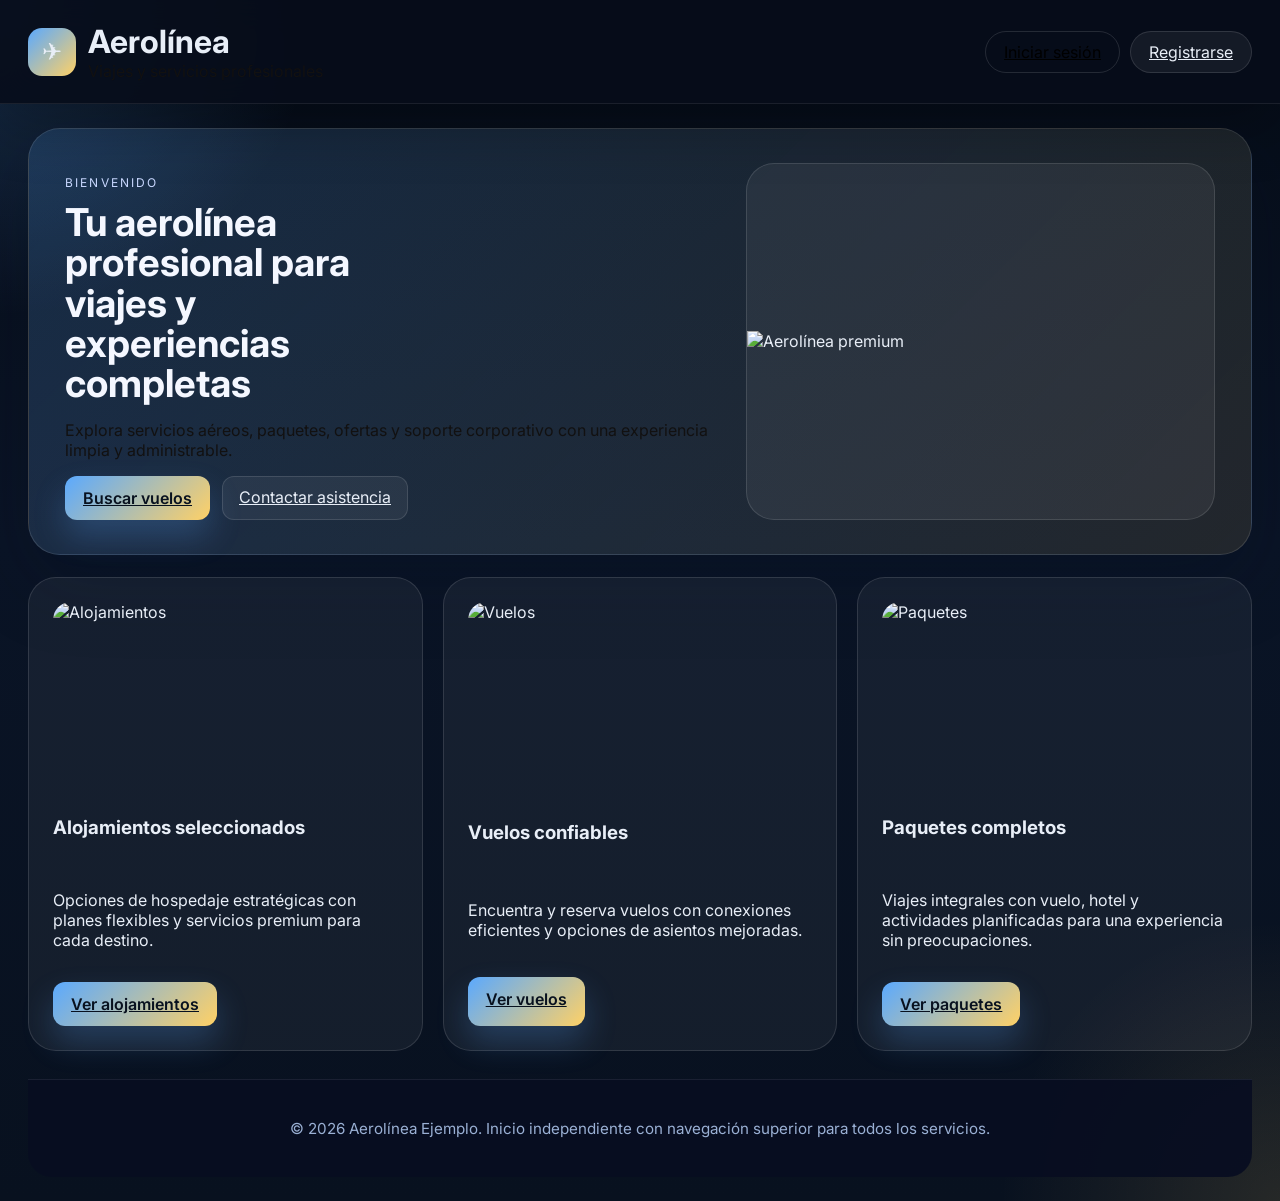
==== index.html @ f132cd39 "Subiendo a produccion parte del desarrollo de FrontEnd" ====
<!DOCTYPE html>
<html lang="es">
  <head>
    <meta charset="UTF-8" />
    <meta name="viewport" content="width=device-width, initial-scale=1.0" />
    <title>Aerolínea - Gestión Operativa</title>
    <link rel="icon" type="image/svg+xml" href="data:image/svg+xml,%3Csvg xmlns='http://www.w3.org/2000/svg' viewBox='0 0 64 64'%3E%3Crect width='64' height='64' rx='16' fill='%230f172a'/%3E%3Cpath d='M12 40l10-8h10l-8 14h8l12-18 10 8 8-4-6-10-18 10-12-10-8 4z' fill='%234f8cff'/%3E%3C/svg%3E" />
    <link rel="preconnect" href="https://fonts.googleapis.com" />
    <link rel="preconnect" href="https://fonts.gstatic.com" crossorigin />
    <link
      href="https://fonts.googleapis.com/css2?family=Inter:wght@400;500;600;700&display=swap"
      rel="stylesheet"
    />
    <link rel="stylesheet" href="css/styles.css" />
  </head>
  <body>
    <div class="app-shell">
      <header class="topnav">
        <div class="brand">
          <div class="brand-icon" onclick="window.location.href='index.html'">✈</div>
          <div>
            <h1>Aerolínea</h1>
            <p>Viajes y servicios profesionales</p>
          </div>
        </div>
        </nav>

        <div class="topnav-actions">
          <a href="login.html" class="ghost-btn">Iniciar sesión</a>
          <a href="registro.html" class="secondary-btn">Registrarse</a>
        </div>
      </header>

      <main class="main-content">
        <section class="hero-panel">
          <div>
            <p class="eyebrow">Bienvenido</p>
            <h1>Tu aerolínea profesional para viajes y experiencias completas</h1>
            <p class="muted">Explora servicios aéreos, paquetes, ofertas y soporte corporativo con una experiencia limpia y administrable.</p>
            <div class="card-actions">
              <a href="login.html" class="primary-btn">Buscar vuelos</a>
              <a href="contacto.html" class="secondary-btn">Contactar asistencia</a>
            </div>
          </div>
          <div class="hero-visual">
            <img src="https://placehold.co/800x380?text=Aerolínea+Premium&bg=112c4a&fg=ffffff" alt="Aerolínea premium" />
          </div>
        </section>

        <section class="view-container sample-grid">
          <article class="sample-card">
            <img src="https://placehold.co/640x360?text=Alojamientos&bg=132c4a&fg=ffffff" alt="Alojamientos" />
            <h3>Alojamientos seleccionados</h3>
            <p>Opciones de hospedaje estratégicas con planes flexibles y servicios premium para cada destino.</p>
            <div class="card-actions">
              <a href="alojamientos.html" class="primary-btn">Ver alojamientos</a>
            </div>
          </article>
          <article class="sample-card">
            <img src="https://placehold.co/640x360?text=Vuelos&bg=102d47&fg=ffffff" alt="Vuelos" />
            <h3>Vuelos confiables</h3>
            <p>Encuentra y reserva vuelos con conexiones eficientes y opciones de asientos mejoradas.</p>
            <div class="card-actions">
              <a href="vuelos.html" class="primary-btn">Ver vuelos</a>
            </div>
          </article>
          <article class="sample-card">
            <img src="https://placehold.co/640x360?text=Paquetes&bg=0f2844&fg=ffffff" alt="Paquetes" />
            <h3>Paquetes completos</h3>
            <p>Viajes integrales con vuelo, hotel y actividades planificadas para una experiencia sin preocupaciones.</p>
            <div class="card-actions">
              <a href="paquetes.html" class="primary-btn">Ver paquetes</a>
            </div>
          </article>
        </section>

        <footer class="page-footer">
          <p>© 2026 Aerolínea Ejemplo. Inicio independiente con navegación superior para todos los servicios.</p>
        </footer>
      </main>
    </div>
    <script type="module" src="js/authHeader.js"></script>
    <script type="module" src="js/controllers/publicController.js"></script>
  </body>
</html>
---- css/styles.css ----
:root {
  --bg: #0b1222;
  --panel: #101b34;
  --panel-2: #16264a;
  --text: #e8eef7;
  --muted: #99a9c3;
  --accent: #5aa9ff;
  --accent-2: #ffd166;
  --danger: #ff6b6b;
  --border: rgba(255,255,255,0.08);
  --shadow: 0 20px 45px rgba(5, 13, 33, 0.48);
}

* {
  box-sizing: border-box;
}

body {
  margin: 0;
  font-family: 'Inter', sans-serif;
  min-height: 100vh;
  background: radial-gradient(circle at top left, rgba(90, 169, 255, 0.22), transparent 18%), radial-gradient(circle at bottom right, rgba(255, 209, 102, 0.12), transparent 16%), linear-gradient(180deg, #060d18 0%, #0a1426 45%, #08111f 100%);
  color: var(--text);
  transition: background 0.25s ease, color 0.25s ease;
}

button,
input,
select,
textarea {
  font: inherit;
}

.app-shell {
  display: grid;
  grid-template-columns: 1fr;
  min-height: 100vh;
}

.topnav {
  display: flex;
  flex-wrap: wrap;
  align-items: center;
  justify-content: space-between;
  gap: 16px;
  padding: 22px 28px;
  background: rgba(7, 13, 26, 0.90);
  border-bottom: 1px solid rgba(255,255,255,0.08);
  position: sticky;
  top: 0;
  z-index: 20;
  box-shadow: 0 24px 56px rgba(0, 0, 0, 0.24);
  backdrop-filter: blur(16px);
}

.topnav-links {
  display: flex;
  flex-wrap: wrap;
  gap: 10px;
  justify-content: center;
  flex: 1;
}

.topnav-actions {
  display: flex;
  align-items: center;
  gap: 12px;
}

.auth-actions {
  display: flex;
  align-items: center;
  gap: 10px;
}

.user-chip {
  display: inline-flex;
  align-items: center;
  padding: 10px 16px;
  border-radius: 999px;
  background: rgba(255,255,255,0.08);
  color: #d7e2ff;
  font-size: 0.92rem;
  border: 1px solid rgba(255,255,255,0.10);
}

.topnav-actions a,
.topnav-actions button {
  border-radius: 999px;
  padding: 10px 18px;
}

.sidebar {
  background: linear-gradient(180deg, rgba(14, 23, 47, 0.96), rgba(12, 18, 34, 0.98));
  padding: 24px;
  border-right: 1px solid rgba(255,255,255,0.06);
  display: flex;
  flex-direction: column;
  gap: 24px;
}

.sidebar-panel {
  min-width: 240px;
}

.sidebar-menu-card {
  padding: 20px;
  border-radius: 24px;
}

.sidebar-chip {
  display: block;
  margin-bottom: 18px;
  padding: 10px 16px;
  border-radius: 999px;
  background: rgba(255,255,255,0.08);
  color: #eef5ff;
  font-weight: 700;
}

.sidebar-nav {
  display: flex;
  flex-direction: column;
  gap: 10px;
}

.sidebar-nav .nav-pill {
  width: 100%;
  justify-content: flex-start;
}

.sidebar-dropdown {
  width: 100%;
}

.sidebar-actions {
  margin-top: 18px;
}

.contact-main {
  padding: 24px 32px;
}

.brand {
  display: flex;
  align-items: center;
  gap: 12px;
}

.brand-icon {
  width: 48px;
  height: 48px;
  border-radius: 14px;
  display: grid;
  place-items: center;
  background: linear-gradient(135deg, var(--accent), var(--accent-2));
  font-size: 24px;
}

.brand h1,
.brand p,
.sidebar-card h3,
.sidebar-card p {
  margin: 0;
}

.brand p,
.sidebar-card p,
.eyebrow,
.muted {
  color: rgb(18, 17, 17);
}

.nav-links {
  display: flex;
  flex-direction: column;
  gap: 10px;
}

.nav-btn,
.primary-btn,
.secondary-btn,
.ghost-btn,
.small-btn {
  border: none;
  border-radius: 12px;
  cursor: pointer;
  transition: transform 0.2s ease, background 0.2s ease;
}

.nav-btn:hover,
.primary-btn:hover,
.secondary-btn:hover,
.ghost-btn:hover,
.small-btn:hover {
  transform: translateY(-1px);
}

.nav-btn {
  text-align: left;
  padding: 12px 14px;
  background: transparent;
  color: white;
  border: 1px solid transparent;
}

.nav-btn.active {
  background: linear-gradient(135deg, rgba(79, 140, 255, 0.22), rgba(0, 194, 168, 0.16));
  color: white;
  border-color: rgba(79, 140, 255, 0.28);
}

.sidebar-card {
  background: rgba(11, 20, 39, 0.96);
  border: 1px solid rgba(255,255,255,0.06);
  border-radius: 18px;
  padding: 18px;
  box-shadow: var(--shadow);
}

.status-pill {
  display: inline-block;
  margin-top: 8px;
  padding: 6px 10px;
  border-radius: 999px;
  background: rgba(0, 194, 168, 0.16);
  color: #6df2d6;
  font-size: 12px;
}

.main-content {
  padding: 24px 28px;
}

.topbar {
  display: flex;
  justify-content: space-between;
  align-items: center;
  margin-bottom: 24px;
  padding: 12px 4px;
}

.topbar h2 {
  margin: 4px 0 0;
}

.contact-navbar {
  display: flex;
  flex-wrap: wrap;
  align-items: center;
  justify-content: space-between;
  gap: 16px;
  padding: 18px 20px;
  margin-bottom: 22px;
  border-radius: 26px;
  background: rgba(8, 14, 33, 0.96);
  border: 1px solid rgba(255,255,255,0.08);
  box-shadow: 0 22px 50px rgba(2, 8, 23, 0.22);
}

.contact-nav-row {
  display: flex;
  flex-wrap: wrap;
  align-items: center;
  gap: 10px;
}

.contact-chip {
  padding: 10px 16px;
  border-radius: 999px;
  background: rgba(255,255,255,0.12);
  color: #ffffff;
  font-weight: 700;
}

.nav-pill,
.nav-dropdown {
  display: inline-flex;
  align-items: center;
  justify-content: center;
  padding: 10px 16px;
  border-radius: 999px;
  border: 1px solid transparent;
  background: rgba(255,255,255,0.05);
  color: #d7e2ff;
  text-decoration: none;
  transition: background 0.2s ease, color 0.2s ease, border-color 0.2s ease;
}

.nav-pill:hover,
.nav-dropdown:hover {
  background: rgba(255,255,255,0.12);
}

.nav-pill.active {
  background: linear-gradient(135deg, rgba(90, 169, 255, 0.2), rgba(255, 209, 102, 0.16));
  border-color: rgba(255,255,255,0.16);
  color: #ffffff;
}

.nav-dropdown-wrapper {
  position: relative;
}

.dropdown-menu {
  position: absolute;
  left: 0;
  top: calc(100% + 10px);
  min-width: 180px;
  background: rgba(8, 14, 33, 0.98);
  border: 1px solid rgba(255,255,255,0.08);
  border-radius: 18px;
  box-shadow: 0 24px 40px rgba(2, 8, 23, 0.28);
  padding: 8px 0;
  opacity: 0;
  visibility: hidden;
  transform: translateY(-8px);
  transition: opacity 0.18s ease, transform 0.18s ease, visibility 0.18s ease;
  z-index: 10;
}

.nav-dropdown-wrapper:hover .dropdown-menu {
  opacity: 1;
  visibility: visible;
  transform: translateY(0);
}

.dropdown-menu a {
  display: block;
  padding: 12px 16px;
  color: #d7e2ff;
  text-decoration: none;
}

.dropdown-menu a:hover {
  background: rgba(255,255,255,0.06);
}

.contact-navbar-actions {
  display: flex;
  flex-wrap: wrap;
  gap: 10px;
  align-items: center;
}

.primary-btn {
  padding: 12px 18px;
  background: linear-gradient(135deg, var(--accent), var(--accent-2));
  color: #08111f;
  font-weight: 600;
  border: none;
  box-shadow: 0 16px 32px rgba(90, 169, 255, 0.24);
}

.secondary-btn {
  padding: 10px 16px;
  background: rgba(255,255,255,0.08);
  color: var(--text);
  border: 1px solid rgba(255,255,255,0.15);
}

.ghost-btn {
  padding: 10px 16px;
  background: rgba(255,255,255,0.06);
  color: #d7e2ff;
  border: 1px solid rgba(255,255,255,0.12);
}

.small-btn {
  padding: 7px 10px;
  background: rgba(79, 140, 255, 0.12);
  color: #000000;
}

.page-footer {
  margin-top: 28px;
  padding: 24px 26px;
  border-top: 1px solid rgba(255,255,255,0.08);
  border-radius: 0 0 24px 24px;
  background: rgba(8, 14, 33, 0.92);
  color: #9ab0d4;
  text-align: center;
  font-size: 0.95rem;
}

.auth-page {
  min-height: calc(100vh - 96px);
  padding: 40px 24px;
  display: flex;
  align-items: center;
  justify-content: center;
}

.auth-card {
  width: min(560px, 100%);
  padding: 38px 36px;
  border-radius: 32px;
  background: rgba(8, 15, 28, 0.92);
  border: 1px solid rgba(255,255,255,0.14);
  box-shadow: 0 32px 80px rgba(0, 0, 0, 0.25);
}

.auth-card h1 {
  margin: 0 0 8px;
  color: #ffffff;
}

.auth-card p {
  margin: 0 0 22px;
  color: #aab8dc;
  line-height: 1.7;
}

.auth-alt {
  margin-top: 22px;
  text-align: center;
  color: #c8d4f7;
}

.auth-alt a {
  color: var(--accent);
  text-decoration: none;
  font-weight: 600;
}

.secondary-btn {
  padding: 10px 16px;
  background: rgba(255,255,255,0.06);
  color: var(--text);
  border: 1px solid rgba(255,255,255,0.12);
}

.ghost-btn {
  padding: 8px 12px;
  background: transparent;
  color: black;
}

.small-btn {
  padding: 7px 10px;
  background: rgba(79, 140, 255, 0.12);
  color: #000000;
}

.view-container {
  display: grid;
  gap: 20px;
}

.hero-panel {
  display: grid;
  grid-template-columns: minmax(0, 1.4fr) minmax(260px, 1fr);
  gap: 24px;
  padding: 34px 36px;
  border-radius: 32px;
  background: linear-gradient(135deg, rgba(90, 169, 255, 0.18), rgba(255, 209, 102, 0.10));
  border: 1px solid rgba(255,255,255,0.12);
  box-shadow: 0 28px 76px rgba(4, 13, 32, 0.22);
}

.hero-panel h1 {
  font-size: clamp(2rem, 3vw, 3.2rem);
  margin: 0;
  color: #f4f7ff;
  line-height: 1.05;
  max-width: 12ch;
}

.hero-panel .eyebrow {
  text-transform: uppercase;
  letter-spacing: 0.18em;
  font-size: 0.75rem;
  color: #c9d8ff;
}

.hero-panel .badge {
  margin-right: 8px;
  background: rgba(255, 255, 255, 0.08);
  color: #f5f9ff;
}

.admin-banner,
.public-performance {
  margin: 22px 0;
  border-radius: 26px;
  border: 1px solid rgba(255,255,255,0.08);
  background: rgba(8, 14, 33, 0.94);
  box-shadow: 0 24px 50px rgba(1, 8, 24, 0.25);
}

.admin-banner {
  padding: 18px 20px;
}

.banner-content {
  display: flex;
  flex-wrap: wrap;
  align-items: center;
  gap: 12px;
}

.banner-pill {
  display: inline-flex;
  align-items: center;
  justify-content: center;
  padding: 8px 14px;
  border-radius: 999px;
  background: rgba(90, 169, 255, 0.18);
  color: #d7e2ff;
  font-weight: 700;
  font-size: 0.75rem;
  letter-spacing: 0.04em;
}

.banner-content p {
  margin: 0;
  color: #d7e2ff;
}

.public-performance {
  padding: 24px;
}

.public-performance-header {
  margin-bottom: 18px;
}

.performance-grid {
  display: grid;
  gap: 18px;
  grid-template-columns: repeat(auto-fit, minmax(180px, 1fr));
}

.public-performance .overview-card {
  min-width: 0;
}

.hero-badges {
  display: flex;
  flex-wrap: wrap;
  gap: 10px;
}

.contact-grid {
  grid-template-columns: 1.4fr 1fr;
}

.info-grid {
  display: grid;
  gap: 16px;
  grid-template-columns: repeat(2, minmax(0, 1fr));
  margin-top: 18px;
}

.info-grid div {
  padding: 16px;
  background: rgba(255,255,255,0.03);
  border: 1px solid rgba(255,255,255,0.06);
  border-radius: 18px;
}

.info-grid strong {
  color: #f5f9ff;
}

.security-list {
  display: grid;
  gap: 16px;
  margin-top: 18px;
}

.security-list h4 {
  margin: 0 0 8px;
  color: #f5f9ff;
}

.security-list p {
  margin: 0;
  color: #c8d4f7;
}

.contact-form-card {
  display: flex;
  flex-direction: column;
  justify-content: space-between;
}

.flex-actions {
  display: flex;
  align-items: center;
  gap: 12px;
  margin-top: 10px;
}

@media (max-width: 960px) {
  .contact-grid {
    grid-template-columns: 1fr;
  }
}

.card {
  background: rgba(10, 18, 38, 0.92);
  border: 1px solid rgba(255,255,255,0.14);
  border-radius: 28px;
  padding: 28px;
  box-shadow: 0 28px 68px rgba(2, 10, 28, 0.22);
}

.card-header {
  display: flex;
  justify-content: space-between;
  align-items: flex-start;
  gap: 16px;
  margin-bottom: 18px;
}

.card h3,
.card p {
  margin: 0;
}

.grid {
  display: grid;
  gap: 16px;
}

.grid-2 {
  grid-template-columns: repeat(2, minmax(0, 1fr));
}

.form-grid {
  display: grid;
  gap: 14px;
}

input,
select,
textarea {
  padding: 14px 16px;
  border-radius: 18px;
  border: 1px solid rgba(255,255,255,0.14);
  background: rgba(255,255,255,0.06);
  color: var(--text);
  outline: none;
  transition: border-color 0.2s ease, box-shadow 0.2s ease, background 0.2s ease;
}

input:focus,
select:focus,
textarea:focus {
  border-color: rgba(90, 169, 255, 0.95);
  box-shadow: 0 0 0 4px rgba(90, 169, 255, 0.12);
}

label {
  display: flex;
  flex-direction: column;
  gap: 8px;
  color: var(--muted);
  font-size: 14px;
}

input,
select,
textarea {
  padding: 14px 14px;
  border-radius: 16px;
  border: 1px solid rgba(255,255,255,0.12);
  background: rgba(255,255,255,0.05);
  color: var(--text);
  outline: none;
}

input:focus,
select:focus,
textarea:focus {
  border-color: rgba(90, 169, 255, 0.95);
  box-shadow: 0 0 0 4px rgba(90, 169, 255, 0.14);
}

.table {
  width: 100%;
  border-collapse: collapse;
  overflow: hidden;
}

.table th,
.table td {
  padding: 12px 10px;
  text-align: left;
  border-bottom: 1px solid var(--border);
}

.table tbody tr:hover {
  background: rgba(255,255,255,0.03);
}

.table th {
  color: white;
  font-weight: 600;
}

.badge {
  display: inline-block;
  padding: 5px 8px;
  border-radius: 999px;
  font-size: 12px;
  background: rgba(255,255,255,0.08);
  color: #dbeafe;
}

.standard-intro {
  display: grid;
  gap: 16px;
  padding: 22px 24px;
  background: rgba(255,255,255,0.04);
  border: 1px solid rgba(255,255,255,0.08);
  border-radius: 24px;
  margin-bottom: 24px;
}

.standard-intro h2 {
  margin: 0;
  font-size: clamp(1.8rem, 2.4vw, 2.6rem);
  color: #f4f7ff;
}

.hero-visual {
  border-radius: 28px;
  overflow: hidden;
  min-height: 280px;
  background: rgba(255,255,255,0.06);
  display: grid;
  place-items: center;
  border: 1px solid rgba(255,255,255,0.12);
}

.hero-visual img {
  width: 100%;
  height: auto;
  display: block;
}

.sample-grid {
  display: grid;
  gap: 20px;
  grid-template-columns: repeat(auto-fit, minmax(260px, 1fr));
  margin-top: 22px;
}

.sample-card {
  background: rgba(255,255,255,0.05);
  border: 1px solid rgba(255,255,255,0.12);
  border-radius: 28px;
  padding: 24px;
  display: grid;
  gap: 16px;
  transition: transform 0.25s ease, border-color 0.25s ease, box-shadow 0.25s ease;
}

.sample-card:hover {
  transform: translateY(-6px);
  border-color: rgba(90, 169, 255, 0.24);
  box-shadow: 0 20px 40px rgba(6, 15, 32, 0.18);
}

.sample-card img {
  width: 100%;
  height: 180px;
  object-fit: cover;
  border-radius: 18px;
}

.card-actions {
  display: flex;
  flex-wrap: wrap;
  gap: 12px;
}

.calendar-sync {
  margin-top: 20px;
}

.search-panel {
  display: none;
  padding: 18px 24px;
  border-radius: 18px;
  margin: 18px auto 0;
  max-width: 1100px;
  background: rgba(15, 23, 42, 0.94);
  border: 1px solid rgba(255, 255, 255, 0.08);
}

.search-panel.active {
  display: block;
}

.search-panel-inner {
  display: flex;
  gap: 12px;
  flex-wrap: wrap;
  align-items: center;
}

.search-panel-inner input[type="search"] {
  flex: 1;
  min-width: 220px;
  padding: 14px 16px;
  border-radius: 14px;
  border: 1px solid rgba(255, 255, 255, 0.14);
  background: rgba(255, 255, 255, 0.05);
  color: #fff;
}

.search-panel-inner input[type="search"]::placeholder {
  color: rgba(255, 255, 255, 0.6);
}

.search-panel-actions {
  display: flex;
  gap: 10px;
  flex-wrap: wrap;
}

.alert {
  padding: 16px 18px;
  border-radius: 18px;
  margin-bottom: 18px;
  font-size: 0.95rem;
}

.alert.success {
  background: rgba(55, 169, 109, 0.12);
  color: #d8f7dc;
}

.alert.error {
  background: rgba(255, 107, 107, 0.12);
  color: #ffd7d7;
}

.alert {
  border-radius: 14px;
  padding: 12px 14px;
  margin-bottom: 12px;
  border: 1px solid transparent;
}

.alert.error {
  background: rgba(255, 107, 107, 0.16);
  color: #ffdfe0;
  border-color: rgba(255, 107, 107, 0.3);
}

.page-action-notice {
  max-width: 1100px;
  margin: 0 auto 20px;
}

.card-details,
.card-feedback {
  margin-top: 16px;
}

.alert.success {
  background: rgba(255, 209, 102, 0.18);
  color: #fff7e2;
  border-color: rgba(255, 209, 102, 0.4);
}

.empty-state {
  padding: 28px;
  text-align: center;
  color: var(--muted);
  border: 1px dashed var(--border);
  border-radius: 18px;
  background: rgba(255,255,255,0.02);
}

.overview-grid {
  display: flex;
  gap: 16px;
  margin-bottom: 12px;
}

.overview-card {
  background: rgba(255,255,255,0.03);
  padding: 18px 20px;
  border-radius: 18px;
  min-width: 180px;
  box-shadow: 0 12px 28px rgba(4, 13, 32, 0.22);
  border: 1px solid rgba(255,255,255,0.06);
  color: var(--text);
}

.overview-card .overview-label {
  display: block;
  color: var(--muted);
  font-size: 13px;
}

.overview-card strong {
  display: block;
  font-size: 20px;
  margin-top: 6px;
}

.toolbar {
  display: flex;
  gap: 10px;
  align-items: center;
  margin-bottom: 12px;
}

.toolbar input[type="search"] {
  flex: 1;
  min-width: 180px;
}

.preview-card {
  background: rgba(255,255,255,0.03);
  padding: 16px;
  border-radius: 16px;
  border: 1px solid rgba(255,255,255,0.06);
  color: var(--muted);
  margin-bottom: 10px;
}

body.light-theme .preview-card {
  background: var(--panel-2);
  color: var(--text);
}

.status-pill {
  display: inline-block;
  margin-top: 8px;
  padding: 6px 10px;
  border-radius: 999px;
  background: rgba(255, 209, 102, 0.16);
  color: #ffd166;
  font-size: 12px;
}

@media (max-width: 900px) {
  .app-shell {
    grid-template-columns: 1fr;
  }

  .sidebar {
    padding-bottom: 16px;
  }

  .sidebar {
    border-right: none;
    border-bottom: 1px solid var(--border);
  }

  .grid-2 {
    grid-template-columns: 1fr;
  }
}
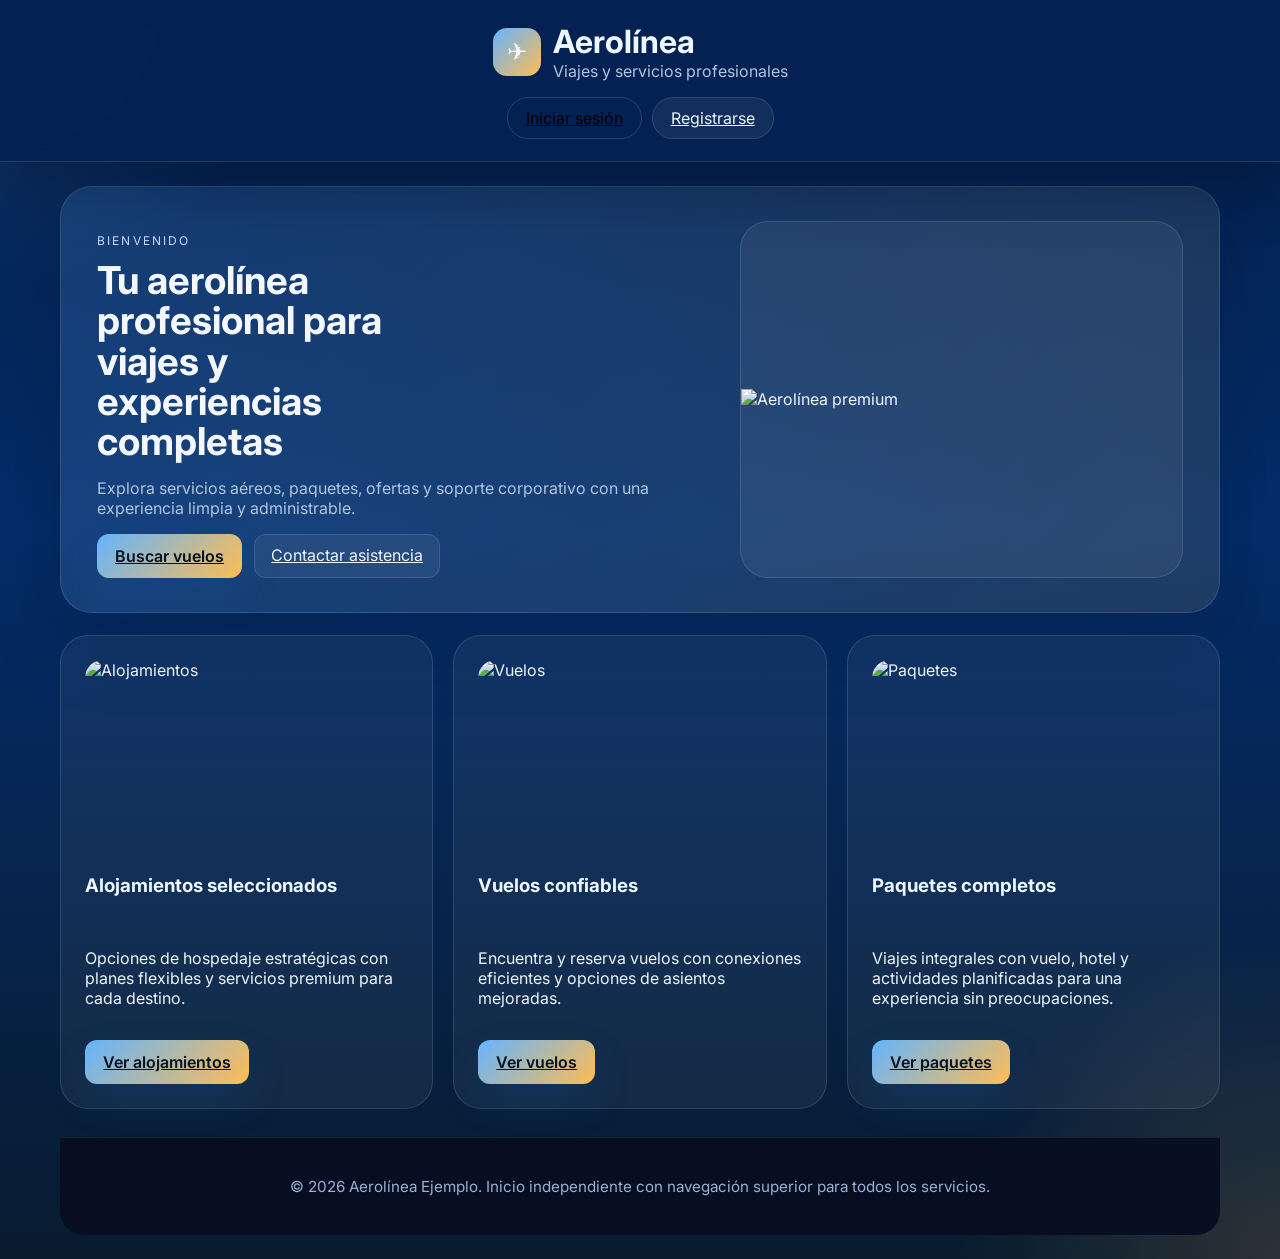
==== commit 07c427b3: "debugs del sistema" ====
--- a/index.html
+++ b/index.html
@@ -38,7 +38,7 @@
             <h1>Tu aerolínea profesional para viajes y experiencias completas</h1>
             <p class="muted">Explora servicios aéreos, paquetes, ofertas y soporte corporativo con una experiencia limpia y administrable.</p>
             <div class="card-actions">
-              <a href="login.html" class="primary-btn">Buscar vuelos</a>
+              <a href="ofertas.html" class="primary-btn">Buscar vuelos</a>
               <a href="contacto.html" class="secondary-btn">Contactar asistencia</a>
             </div>
           </div>
--- a/css/styles.css
+++ b/css/styles.css
@@ -1,14 +1,14 @@
 :root {
-  --bg: #0b1222;
-  --panel: #101b34;
-  --panel-2: #16264a;
-  --text: #e8eef7;
-  --muted: #99a9c3;
-  --accent: #5aa9ff;
-  --accent-2: #ffd166;
+  --bg: #041f48;
+  --panel: #0b2c63;
+  --panel-2: #133d85;
+  --text: #eef6ff;
+  --muted: #b0c5e1;
+  --accent: #64b4ff;
+  --accent-2: #ffbd54;
   --danger: #ff6b6b;
-  --border: rgba(255,255,255,0.08);
-  --shadow: 0 20px 45px rgba(5, 13, 33, 0.48);
+  --border: rgba(255,255,255,0.14);
+  --shadow: 0 24px 60px rgba(3, 17, 45, 0.45);
 }
 
 * {
@@ -19,7 +19,7 @@
   margin: 0;
   font-family: 'Inter', sans-serif;
   min-height: 100vh;
-  background: radial-gradient(circle at top left, rgba(90, 169, 255, 0.22), transparent 18%), radial-gradient(circle at bottom right, rgba(255, 209, 102, 0.12), transparent 16%), linear-gradient(180deg, #060d18 0%, #0a1426 45%, #08111f 100%);
+  background: radial-gradient(circle at top left, rgba(100, 180, 255, 0.20), transparent 16%), radial-gradient(circle at bottom right, rgba(255, 190, 82, 0.14), transparent 18%), linear-gradient(180deg, #041f48 0%, #042d6a 42%, #081b2f 100%);
   color: var(--text);
   transition: background 0.25s ease, color 0.25s ease;
 }
@@ -38,18 +38,18 @@
 }
 
 .topnav {
-  display: flex;
+  display: flex;flex-direction: column;
   flex-wrap: wrap;
   align-items: center;
   justify-content: space-between;
   gap: 16px;
   padding: 22px 28px;
-  background: rgba(7, 13, 26, 0.90);
-  border-bottom: 1px solid rgba(255,255,255,0.08);
+  background: rgba(4, 34, 83, 0.92);
+  border-bottom: 1px solid rgba(255,255,255,0.12);
   position: sticky;
   top: 0;
   z-index: 20;
-  box-shadow: 0 24px 56px rgba(0, 0, 0, 0.24);
+  box-shadow: 0 24px 56px rgba(1, 10, 31, 0.34);
   backdrop-filter: blur(16px);
 }
 
@@ -59,12 +59,20 @@
   gap: 10px;
   justify-content: center;
   flex: 1;
+  overflow-x: auto;
+  padding-bottom: 4px;
+}
+
+.topnav-links a {
+  white-space: nowrap;
+  flex: 0 0 auto;
 }
 
 .topnav-actions {
   display: flex;
   align-items: center;
   gap: 12px;
+  flex-wrap: wrap;
 }
 
 .auth-actions {
@@ -73,16 +81,6 @@
   gap: 10px;
 }
 
-.user-chip {
-  display: inline-flex;
-  align-items: center;
-  padding: 10px 16px;
-  border-radius: 999px;
-  background: rgba(255,255,255,0.08);
-  color: #d7e2ff;
-  font-size: 0.92rem;
-  border: 1px solid rgba(255,255,255,0.10);
-}
 
 .topnav-actions a,
 .topnav-actions button {
@@ -140,11 +138,22 @@
 .contact-main {
   padding: 24px 32px;
 }
+.user-chip {
+  display: inline-flex;
+  align-items: center;
+  padding: 10px 16px;
+  border-radius: 999px;
+  background: rgba(255,255,255,0.08);
+  color: #d7e2ff;
+  font-size: 0.92rem;
+  border: 1px solid rgba(255,255,255,0.10);
+}
 
 .brand {
   display: flex;
   align-items: center;
   gap: 12px;
+  min-width: 0;
 }
 
 .brand-icon {
@@ -168,7 +177,7 @@
 .sidebar-card p,
 .eyebrow,
 .muted {
-  color: rgb(18, 17, 17);
+  color: var(--muted);
 }
 
 .nav-links {
@@ -211,8 +220,8 @@
 }
 
 .sidebar-card {
-  background: rgba(11, 20, 39, 0.96);
-  border: 1px solid rgba(255,255,255,0.06);
+  background: rgba(8, 24, 66, 0.94);
+  border: 1px solid rgba(255,255,255,0.10);
   border-radius: 18px;
   padding: 18px;
   box-shadow: var(--shadow);
@@ -230,6 +239,9 @@
 
 .main-content {
   padding: 24px 28px;
+  width: 100%;
+  max-width: 1240px;
+  margin: 0 auto;
 }
 
 .topbar {
@@ -345,31 +357,31 @@
 
 .primary-btn {
   padding: 12px 18px;
-  background: linear-gradient(135deg, var(--accent), var(--accent-2));
+  background: linear-gradient(135deg, rgba(100, 180, 255, 1), rgba(255, 189, 84, 1));
   color: #08111f;
   font-weight: 600;
   border: none;
-  box-shadow: 0 16px 32px rgba(90, 169, 255, 0.24);
+  box-shadow: 0 18px 36px rgba(24, 81, 164, 0.22);
 }
 
 .secondary-btn {
   padding: 10px 16px;
-  background: rgba(255,255,255,0.08);
+  background: rgba(255,255,255,0.10);
   color: var(--text);
-  border: 1px solid rgba(255,255,255,0.15);
+  border: 1px solid rgba(255,255,255,0.18);
 }
 
 .ghost-btn {
   padding: 10px 16px;
   background: rgba(255,255,255,0.06);
-  color: #d7e2ff;
-  border: 1px solid rgba(255,255,255,0.12);
+  color: var(--text);
+  border: 1px solid rgba(255,255,255,0.14);
 }
 
 .small-btn {
   padding: 7px 10px;
-  background: rgba(79, 140, 255, 0.12);
-  color: #000000;
+  background: rgba(100, 180, 255, 0.16);
+  color: #08111f;
 }
 
 .page-footer {
@@ -769,6 +781,7 @@
   height: 180px;
   object-fit: cover;
   border-radius: 18px;
+  max-width: 100%;
 }
 
 .card-actions {
@@ -931,6 +944,13 @@
   color: var(--text);
 }
 
+img,
+video {
+  max-width: 100%;
+  height: auto;
+  display: block;
+}
+
 .status-pill {
   display: inline-block;
   margin-top: 8px;
@@ -959,3 +979,117 @@
     grid-template-columns: 1fr;
   }
 }
+
+.main-content {
+  max-width: 1200px;
+  width: 100%;
+  margin: 0 auto;
+  padding: 24px 20px;
+}
+
+.topnav-links {
+  overflow-x: auto;
+  padding-bottom: 4px;
+}
+
+.topnav-links::-webkit-scrollbar {
+  height: 6px;
+}
+
+.topnav-links::-webkit-scrollbar-thumb {
+  background: rgba(255,255,255,0.18);
+  border-radius: 999px;
+}
+
+.topnav-links a {
+  white-space: nowrap;
+}
+
+.card-actions {
+  justify-content: flex-start;
+}
+
+@media (max-width: 820px) {
+  .topnav {
+    flex-direction: column;
+    align-items: stretch;
+    gap: 18px;
+    padding: 18px 20px;
+  }
+
+  .topnav-links {
+    width: 100%;
+    justify-content: flex-start;
+  }
+
+  .topnav-actions {
+    width: 100%;
+    justify-content: flex-start;
+    flex-wrap: wrap;
+  }
+
+  .topnav-actions a,
+  .topnav-actions button {
+    width: auto;
+    flex: 1 1 auto;
+  }
+
+  .hero-panel {
+    grid-template-columns: 1fr;
+    padding: 28px 22px;
+  }
+
+  .hero-visual {
+    min-height: 220px;
+  }
+
+  .sample-grid {
+    grid-template-columns: 1fr;
+  }
+
+  .standard-intro {
+    padding: 18px 18px;
+  }
+
+  .search-panel-inner {
+    flex-direction: column;
+    align-items: stretch;
+  }
+
+  .search-panel-inner input[type="search"] {
+    width: 100%;
+    min-width: auto;
+  }
+
+  .search-panel-actions {
+    width: 100%;
+    justify-content: flex-start;
+  }
+}
+
+@media (max-width: 560px) {
+  .topnav {
+    padding: 16px 16px;
+  }
+
+  .topnav-actions {
+    gap: 10px;
+  }
+
+  .hero-panel {
+    padding: 22px 18px;
+    gap: 20px;
+  }
+
+  .hero-panel h1 {
+    font-size: clamp(1.8rem, 6vw, 2.4rem);
+  }
+
+  .sample-card {
+    padding: 20px;
+  }
+
+  .card-actions {
+    gap: 10px;
+  }
+}
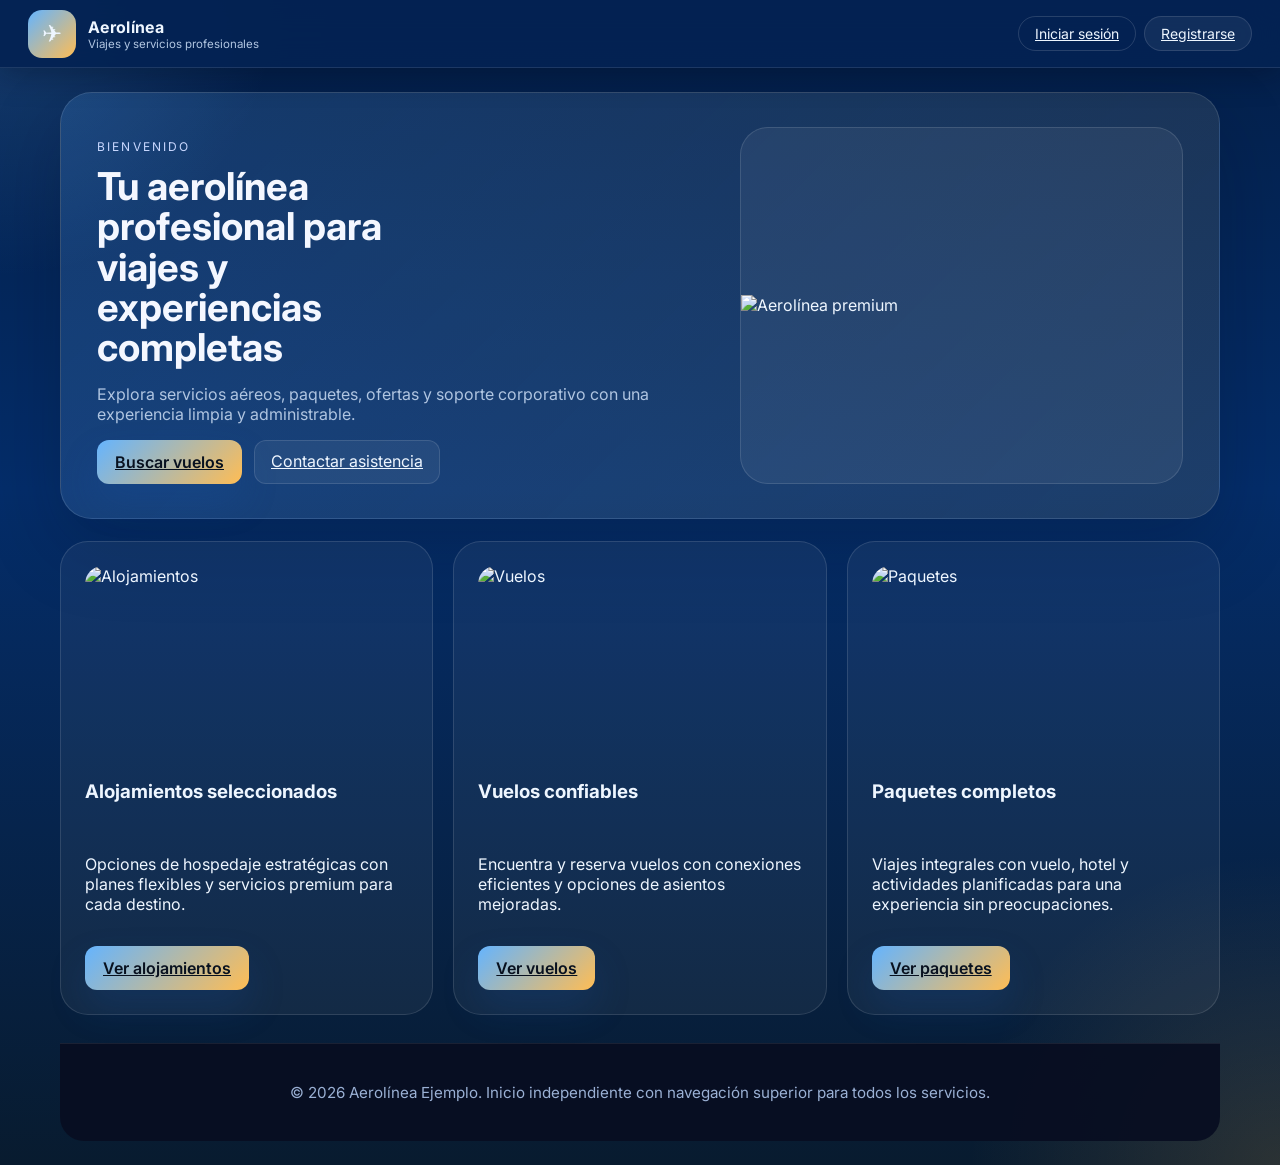
==== commit 7bc6e092: "Mejora del sistema del panel y navbar" ====
--- a/index.html
+++ b/index.html
@@ -17,18 +17,18 @@
     <div class="app-shell">
       <header class="topnav">
         <div class="brand">
-          <div class="brand-icon" onclick="window.location.href='index.html'">✈</div>
+          <div class="brand-icon" onclick="window.location.href='index.html'" style="cursor:pointer;">✈</div>
           <div>
             <h1>Aerolínea</h1>
             <p>Viajes y servicios profesionales</p>
           </div>
         </div>
-        </nav>
 
         <div class="topnav-actions">
           <a href="login.html" class="ghost-btn">Iniciar sesión</a>
           <a href="registro.html" class="secondary-btn">Registrarse</a>
         </div>
+        <button class="nav-toggle" id="navToggle" aria-label="Abrir menú" aria-expanded="false" aria-controls="mainNav">☰</button>
       </header>
 
       <main class="main-content">
@@ -81,5 +81,16 @@
     </div>
     <script type="module" src="js/authHeader.js"></script>
     <script type="module" src="js/controllers/publicController.js"></script>
+    <script>
+      const toggle = document.getElementById('navToggle');
+      const nav = document.getElementById('mainNav');
+      if (toggle && nav) {
+        toggle.addEventListener('click', () => {
+          const open = nav.classList.toggle('open');
+          toggle.setAttribute('aria-expanded', open);
+          toggle.textContent = open ? '✕' : '☰';
+        });
+      }
+    </script>
   </body>
 </html>
--- a/css/styles.css
+++ b/css/styles.css
@@ -38,54 +38,79 @@
 }
 
 .topnav {
-  display: flex;flex-direction: column;
-  flex-wrap: wrap;
+  display: flex;
+  flex-direction: row;
+  flex-wrap: nowrap;
   align-items: center;
   justify-content: space-between;
   gap: 16px;
-  padding: 22px 28px;
-  background: rgba(4, 34, 83, 0.92);
-  border-bottom: 1px solid rgba(255,255,255,0.12);
+  padding: 0 28px;
+  height: 68px;
+  background: rgba(4, 34, 83, 0.94);
+  border-bottom: 1px solid rgba(255,255,255,0.10);
   position: sticky;
   top: 0;
   z-index: 20;
-  box-shadow: 0 24px 56px rgba(1, 10, 31, 0.34);
-  backdrop-filter: blur(16px);
+  box-shadow: 0 4px 32px rgba(1, 10, 31, 0.40);
+  backdrop-filter: blur(20px);
+  -webkit-backdrop-filter: blur(20px);
 }
 
 .topnav-links {
   display: flex;
-  flex-wrap: wrap;
-  gap: 10px;
-  justify-content: center;
+  flex-wrap: nowrap;
+  gap: 4px;
+  align-items: center;
   flex: 1;
   overflow-x: auto;
-  padding-bottom: 4px;
+  padding: 0 12px;
+  scrollbar-width: none;
+}
+
+.topnav-links::-webkit-scrollbar {
+  display: none;
 }
 
 .topnav-links a {
   white-space: nowrap;
   flex: 0 0 auto;
+  font-size: 0.875rem;
+  padding: 8px 14px;
 }
 
 .topnav-actions {
   display: flex;
   align-items: center;
-  gap: 12px;
-  flex-wrap: wrap;
-}
-
-.auth-actions {
-  display: flex;
-  align-items: center;
-  gap: 10px;
-}
-
+  gap: 8px;
+  flex-shrink: 0;
+}
 
 .topnav-actions a,
 .topnav-actions button {
   border-radius: 999px;
-  padding: 10px 18px;
+  padding: 8px 16px;
+  font-size: 0.875rem;
+  white-space: nowrap;
+}
+
+.auth-actions {
+  display: flex;
+  align-items: center;
+  gap: 8px;
+}
+
+/* Hamburger button – hidden on desktop */
+.nav-toggle {
+  display: none;
+  background: rgba(255,255,255,0.07);
+  border: 1px solid rgba(255,255,255,0.12);
+  border-radius: 10px;
+  color: var(--text);
+  cursor: pointer;
+  padding: 8px 10px;
+  font-size: 18px;
+  line-height: 1;
+  flex-shrink: 0;
 }
 
 .sidebar {
@@ -154,6 +179,17 @@
   align-items: center;
   gap: 12px;
   min-width: 0;
+  flex-shrink: 0;
+}
+
+.brand h1 {
+  font-size: 1rem;
+  font-weight: 700;
+  letter-spacing: 0.02em;
+}
+
+.brand p {
+  font-size: 0.72rem;
 }
 
 .brand-icon {
@@ -445,13 +481,13 @@
 .ghost-btn {
   padding: 8px 12px;
   background: transparent;
-  color: black;
+  color: var(--text);
 }
 
 .small-btn {
   padding: 7px 10px;
   background: rgba(79, 140, 255, 0.12);
-  color: #000000;
+  color: var(--text);
 }
 
 .view-container {
@@ -1011,27 +1047,49 @@
 
 @media (max-width: 820px) {
   .topnav {
-    flex-direction: column;
-    align-items: stretch;
-    gap: 18px;
-    padding: 18px 20px;
+    height: auto;
+    flex-wrap: wrap;
+    padding: 14px 18px;
+    gap: 0;
   }
 
   .topnav-links {
+    display: none;
     width: 100%;
-    justify-content: flex-start;
+    flex-wrap: wrap;
+    gap: 6px;
+    padding: 12px 0 8px;
+    order: 3;
+    border-top: 1px solid rgba(255,255,255,0.08);
+    margin-top: 10px;
+  }
+
+  .topnav-links.open {
+    display: flex;
+  }
+
+  .topnav-links a {
+    font-size: 0.85rem;
+    padding: 8px 12px;
   }
 
   .topnav-actions {
-    width: 100%;
-    justify-content: flex-start;
-    flex-wrap: wrap;
+    order: 2;
+    gap: 6px;
   }
 
   .topnav-actions a,
   .topnav-actions button {
-    width: auto;
-    flex: 1 1 auto;
+    padding: 7px 12px;
+    font-size: 0.82rem;
+  }
+
+  .nav-toggle {
+    display: inline-flex;
+    align-items: center;
+    justify-content: center;
+    order: 2;
+    margin-left: 8px;
   }
 
   .hero-panel {
@@ -1093,3 +1151,391 @@
     gap: 10px;
   }
 }
+
+
+/* ─── Panel Layout ──────────────────────────────────────────────── */
+
+.panel-shell {
+  display: grid;
+  grid-template-columns: 260px 1fr;
+  min-height: 100vh;
+}
+
+/* Sidebar */
+.panel-sidebar {
+  display: flex;
+  flex-direction: column;
+  gap: 0;
+  padding: 0;
+  background: linear-gradient(180deg, rgba(6, 18, 46, 0.98) 0%, rgba(4, 12, 30, 0.99) 100%);
+  border-right: 1px solid rgba(255, 255, 255, 0.07);
+  position: sticky;
+  top: 0;
+  height: 100vh;
+  overflow-y: auto;
+  scrollbar-width: thin;
+  scrollbar-color: rgba(255,255,255,0.1) transparent;
+}
+
+.panel-sidebar::-webkit-scrollbar {
+  width: 4px;
+}
+.panel-sidebar::-webkit-scrollbar-thumb {
+  background: rgba(255,255,255,0.12);
+  border-radius: 999px;
+}
+
+.sidebar-header {
+  display: flex;
+  align-items: center;
+  justify-content: space-between;
+  padding: 20px 20px 16px;
+  border-bottom: 1px solid rgba(255,255,255,0.06);
+}
+
+.sidebar-brand {
+  display: flex;
+  align-items: center;
+  gap: 12px;
+  text-decoration: none;
+  color: inherit;
+}
+
+.sidebar-brand h1 {
+  font-size: 0.95rem;
+  font-weight: 700;
+  margin: 0;
+  color: #f0f7ff;
+}
+
+.sidebar-brand p {
+  font-size: 0.72rem;
+  margin: 0;
+  color: var(--muted);
+}
+
+.sidebar-close-btn {
+  display: none;
+  background: rgba(255,255,255,0.06);
+  border: 1px solid rgba(255,255,255,0.1);
+  border-radius: 8px;
+  color: var(--text);
+  cursor: pointer;
+  padding: 6px 9px;
+  font-size: 14px;
+  line-height: 1;
+}
+
+.sidebar-nav-section {
+  padding: 16px 12px 4px;
+}
+
+.sidebar-section-label {
+  font-size: 0.68rem;
+  font-weight: 700;
+  letter-spacing: 0.12em;
+  text-transform: uppercase;
+  color: rgba(176, 197, 225, 0.5);
+  padding: 0 8px;
+  margin: 0 0 8px;
+}
+
+.sidebar-nav-section .nav-btn {
+  display: flex;
+  align-items: center;
+  gap: 10px;
+  width: 100%;
+  text-align: left;
+  padding: 10px 12px;
+  border-radius: 12px;
+  background: transparent;
+  color: rgba(215, 226, 255, 0.75);
+  border: 1px solid transparent;
+  font-size: 0.9rem;
+  font-weight: 500;
+  cursor: pointer;
+  transition: background 0.18s, color 0.18s, border-color 0.18s;
+  margin-bottom: 2px;
+}
+
+.sidebar-nav-section .nav-btn:hover {
+  background: rgba(255,255,255,0.06);
+  color: #fff;
+}
+
+.sidebar-nav-section .nav-btn.active {
+  background: linear-gradient(135deg, rgba(100, 180, 255, 0.16), rgba(255, 189, 84, 0.10));
+  border-color: rgba(100, 180, 255, 0.22);
+  color: #ffffff;
+  font-weight: 600;
+}
+
+.nav-icon {
+  font-size: 1rem;
+  width: 20px;
+  text-align: center;
+  flex-shrink: 0;
+}
+
+.sidebar-footer {
+  margin-top: auto;
+  padding: 16px 12px 20px;
+  border-top: 1px solid rgba(255,255,255,0.06);
+}
+
+.sidebar-status-card {
+  display: flex;
+  align-items: center;
+  gap: 12px;
+  padding: 14px 16px;
+  border-radius: 14px;
+  background: rgba(255,255,255,0.04);
+  border: 1px solid rgba(255,255,255,0.07);
+}
+
+.sidebar-status-dot {
+  width: 8px;
+  height: 8px;
+  border-radius: 50%;
+  background: #4ade80;
+  box-shadow: 0 0 8px rgba(74, 222, 128, 0.6);
+  flex-shrink: 0;
+}
+
+.sidebar-status-card strong {
+  display: block;
+  font-size: 0.82rem;
+  color: #f0f7ff;
+}
+
+.sidebar-status-card p {
+  margin: 2px 0 0;
+  font-size: 0.72rem;
+  color: var(--muted);
+}
+
+/* Panel body */
+.panel-body {
+  display: flex;
+  flex-direction: column;
+  min-height: 100vh;
+  overflow: hidden;
+}
+
+/* Panel topbar */
+.panel-topbar {
+  display: flex;
+  align-items: center;
+  justify-content: space-between;
+  gap: 16px;
+  padding: 16px 28px;
+  background: rgba(4, 20, 55, 0.90);
+  border-bottom: 1px solid rgba(255,255,255,0.07);
+  backdrop-filter: blur(12px);
+  position: sticky;
+  top: 0;
+  z-index: 10;
+}
+
+.panel-topbar-left {
+  display: flex;
+  align-items: center;
+  gap: 14px;
+}
+
+.panel-topbar-left .eyebrow {
+  font-size: 0.72rem;
+  margin: 0;
+}
+
+.panel-topbar-left h2 {
+  margin: 2px 0 0;
+  font-size: 1.2rem;
+  font-weight: 700;
+  color: #f0f7ff;
+}
+
+.panel-topbar-right {
+  display: flex;
+  align-items: center;
+  gap: 10px;
+}
+
+.sidebar-toggle-btn {
+  display: none;
+  background: rgba(255,255,255,0.07);
+  border: 1px solid rgba(255,255,255,0.12);
+  border-radius: 10px;
+  color: var(--text);
+  cursor: pointer;
+  padding: 8px 10px;
+  font-size: 18px;
+  line-height: 1;
+}
+
+/* Overview stats */
+.panel-overview {
+  display: grid;
+  grid-template-columns: repeat(auto-fit, minmax(160px, 1fr));
+  gap: 14px;
+  padding: 20px 28px 4px;
+}
+
+.panel-overview .overview-card {
+  background: rgba(255,255,255,0.04);
+  border: 1px solid rgba(255,255,255,0.08);
+  border-radius: 16px;
+  padding: 16px 18px;
+}
+
+.panel-overview .overview-card .overview-label {
+  font-size: 0.75rem;
+  color: var(--muted);
+  font-weight: 500;
+  text-transform: uppercase;
+  letter-spacing: 0.06em;
+}
+
+.panel-overview .overview-card strong {
+  display: block;
+  font-size: 1.8rem;
+  font-weight: 700;
+  margin: 6px 0 2px;
+  color: #f0f7ff;
+}
+
+.panel-overview .overview-card small {
+  font-size: 0.75rem;
+  color: var(--muted);
+}
+
+.panel-overview .overview-card strong.status-ok {
+  font-size: 1rem;
+  color: #4ade80;
+}
+
+/* View container */
+.panel-view-container {
+  flex: 1;
+  padding: 20px 28px 32px;
+  display: flex;
+  flex-direction: column;
+  gap: 16px;
+}
+
+/* Sidebar overlay (mobile) */
+.sidebar-overlay {
+  display: none;
+  position: fixed;
+  inset: 0;
+  background: rgba(0,0,0,0.55);
+  z-index: 29;
+  backdrop-filter: blur(2px);
+}
+
+.sidebar-overlay.active {
+  display: block;
+}
+
+/* Badge states */
+.badge.PROGRAMADO  { background: rgba(100, 180, 255, 0.18); color: #93c5fd; }
+.badge.EN_VUELO    { background: rgba(74, 222, 128, 0.16);  color: #86efac; }
+.badge.ATERRIZADO  { background: rgba(255, 209, 102, 0.18); color: #fde68a; }
+.badge.CANCELADO   { background: rgba(255, 107, 107, 0.18); color: #fca5a5; }
+
+/* Panel responsive */
+@media (max-width: 900px) {
+  .panel-shell {
+    grid-template-columns: 1fr;
+  }
+
+  .panel-sidebar {
+    position: fixed;
+    left: -280px;
+    top: 0;
+    height: 100vh;
+    width: 260px;
+    z-index: 30;
+    transition: left 0.25s ease;
+    box-shadow: 4px 0 32px rgba(0,0,0,0.4);
+  }
+
+  .panel-sidebar.open {
+    left: 0;
+  }
+
+  .sidebar-close-btn {
+    display: inline-flex;
+    align-items: center;
+    justify-content: center;
+  }
+
+  .sidebar-toggle-btn {
+    display: inline-flex;
+    align-items: center;
+    justify-content: center;
+  }
+
+  .panel-topbar {
+    padding: 14px 18px;
+  }
+
+  .panel-overview {
+    padding: 16px 18px 4px;
+  }
+
+  .panel-view-container {
+    padding: 16px 18px 28px;
+  }
+}
+
+@media (max-width: 560px) {
+  .panel-topbar {
+    padding: 12px 14px;
+    flex-wrap: wrap;
+    gap: 10px;
+  }
+
+  .panel-topbar-right {
+    width: 100%;
+    justify-content: flex-end;
+  }
+
+  .panel-overview {
+    padding: 12px 14px 4px;
+    gap: 10px;
+  }
+
+  .panel-view-container {
+    padding: 12px 14px 24px;
+  }
+}
+
+/* ─── Small button variants ─────────────────────────────────────── */
+
+.small-btn {
+  padding: 6px 12px;
+  font-size: 0.8rem;
+  border-radius: 8px;
+  background: rgba(100, 180, 255, 0.14);
+  color: #93c5fd;
+  border: 1px solid rgba(100, 180, 255, 0.2);
+  cursor: pointer;
+  transition: background 0.18s, border-color 0.18s;
+}
+
+.small-btn:hover {
+  background: rgba(100, 180, 255, 0.22);
+  border-color: rgba(100, 180, 255, 0.35);
+}
+
+.danger-btn {
+  background: rgba(255, 107, 107, 0.12);
+  color: #fca5a5;
+  border-color: rgba(255, 107, 107, 0.2);
+}
+
+.danger-btn:hover {
+  background: rgba(255, 107, 107, 0.22);
+  border-color: rgba(255, 107, 107, 0.35);
+}
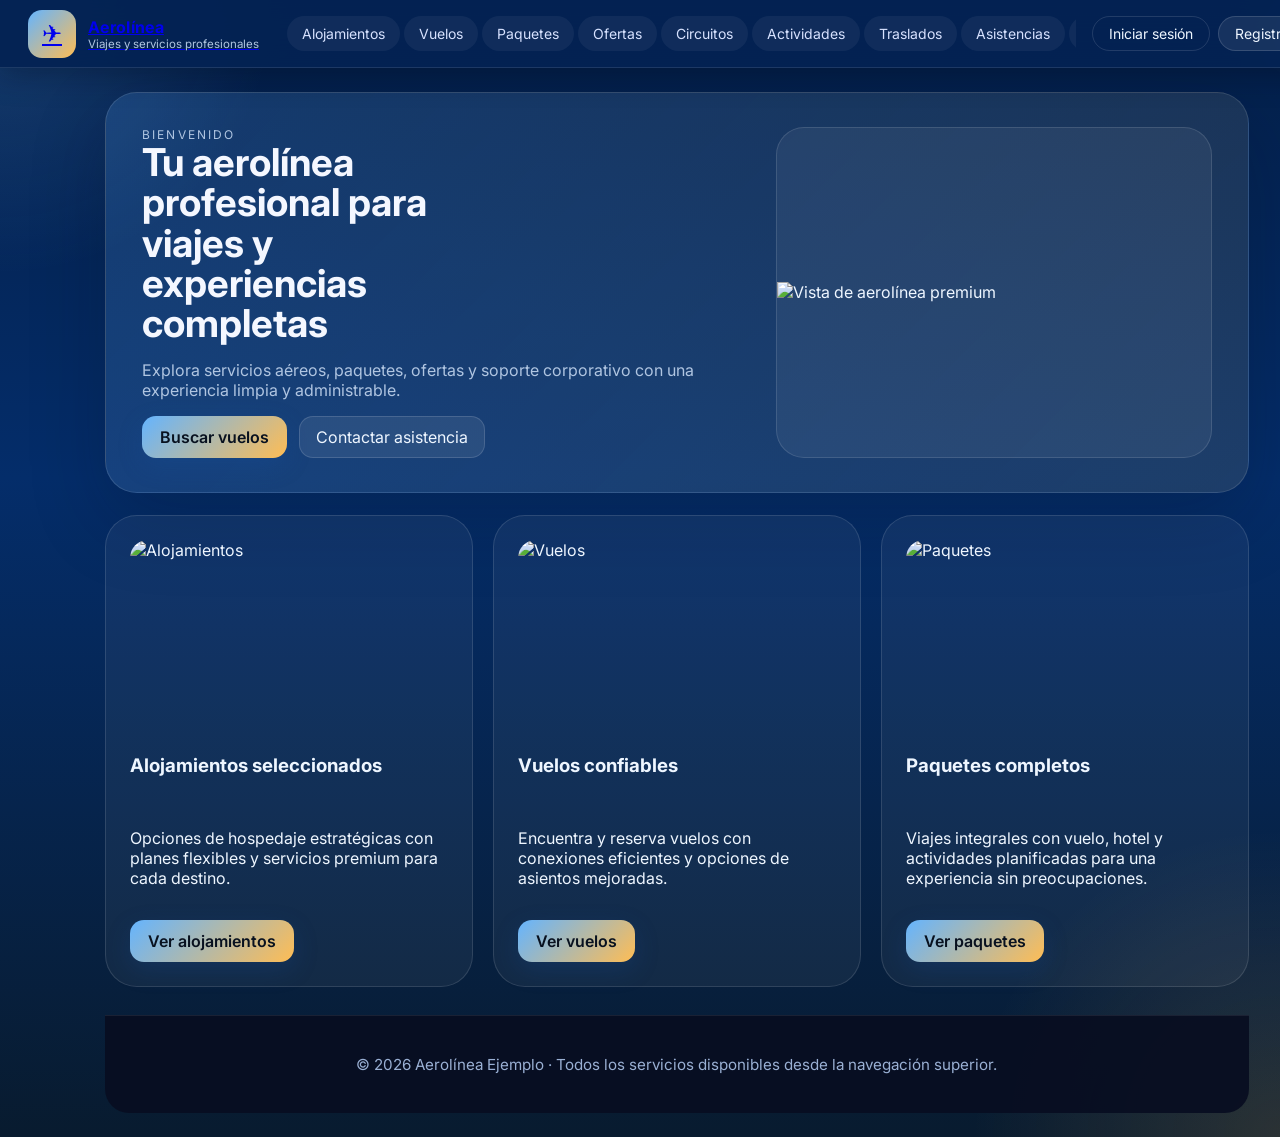
==== commit 813b57f7: "Mejora de la arquitectura, legibilidad y organizacion" ====
--- a/index.html
+++ b/index.html
@@ -3,51 +3,58 @@
   <head>
     <meta charset="UTF-8" />
     <meta name="viewport" content="width=device-width, initial-scale=1.0" />
-    <title>Aerolínea - Gestión Operativa</title>
+    <title>Aerolínea - Inicio</title>
+
+    <!-- Favicon -->
     <link rel="icon" type="image/svg+xml" href="data:image/svg+xml,%3Csvg xmlns='http://www.w3.org/2000/svg' viewBox='0 0 64 64'%3E%3Crect width='64' height='64' rx='16' fill='%230f172a'/%3E%3Cpath d='M12 40l10-8h10l-8 14h8l12-18 10 8 8-4-6-10-18 10-12-10-8 4z' fill='%234f8cff'/%3E%3C/svg%3E" />
+
+    <!-- Tipografía -->
     <link rel="preconnect" href="https://fonts.googleapis.com" />
     <link rel="preconnect" href="https://fonts.gstatic.com" crossorigin />
-    <link
-      href="https://fonts.googleapis.com/css2?family=Inter:wght@400;500;600;700&display=swap"
-      rel="stylesheet"
-    />
+    <link href="https://fonts.googleapis.com/css2?family=Inter:wght@400;500;600;700&display=swap" rel="stylesheet" />
+
+    <!-- Estilos (base → layout → components → panel → animations) -->
     <link rel="stylesheet" href="css/styles.css" />
   </head>
   <body>
     <div class="app-shell">
-      <header class="topnav">
-        <div class="brand">
-          <div class="brand-icon" onclick="window.location.href='index.html'" style="cursor:pointer;">✈</div>
-          <div>
-            <h1>Aerolínea</h1>
-            <p>Viajes y servicios profesionales</p>
-          </div>
-        </div>
 
-        <div class="topnav-actions">
-          <a href="login.html" class="ghost-btn">Iniciar sesión</a>
-          <a href="registro.html" class="secondary-btn">Registrarse</a>
-        </div>
-        <button class="nav-toggle" id="navToggle" aria-label="Abrir menú" aria-expanded="false" aria-controls="mainNav">☰</button>
-      </header>
+      <!--
+        El navbar se inyecta dinámicamente por navbar.js (ver scripts al final).
+        authHeader.js rellena los botones de sesión según el usuario activo.
+      -->
 
+      <!-- ── Contenido principal ─────────────────────────────────── -->
       <main class="main-content">
+
+        <!-- Hero -->
         <section class="hero-panel">
           <div>
             <p class="eyebrow">Bienvenido</p>
             <h1>Tu aerolínea profesional para viajes y experiencias completas</h1>
-            <p class="muted">Explora servicios aéreos, paquetes, ofertas y soporte corporativo con una experiencia limpia y administrable.</p>
+            <p class="muted">
+              Explora servicios aéreos, paquetes, ofertas y soporte corporativo
+              con una experiencia limpia y administrable.
+            </p>
             <div class="card-actions">
-              <a href="ofertas.html" class="primary-btn">Buscar vuelos</a>
+              <a href="ofertas.html"  class="primary-btn">Buscar vuelos</a>
               <a href="contacto.html" class="secondary-btn">Contactar asistencia</a>
             </div>
           </div>
+
           <div class="hero-visual">
-            <img src="https://placehold.co/800x380?text=Aerolínea+Premium&bg=112c4a&fg=ffffff" alt="Aerolínea premium" />
+            <img
+              src="https://placehold.co/800x380?text=Aerolínea+Premium&bg=112c4a&fg=ffffff"
+              alt="Vista de aerolínea premium"
+            />
           </div>
+
+          <!-- Avión decorativo animado (oculto para lectores de pantalla) -->
+          <span class="hero-plane" aria-hidden="true">✈</span>
         </section>
 
-        <section class="view-container sample-grid">
+        <!-- Tarjetas de servicios destacados -->
+        <section class="view-container sample-grid" aria-label="Servicios destacados">
           <article class="sample-card">
             <img src="https://placehold.co/640x360?text=Alojamientos&bg=132c4a&fg=ffffff" alt="Alojamientos" />
             <h3>Alojamientos seleccionados</h3>
@@ -56,6 +63,7 @@
               <a href="alojamientos.html" class="primary-btn">Ver alojamientos</a>
             </div>
           </article>
+
           <article class="sample-card">
             <img src="https://placehold.co/640x360?text=Vuelos&bg=102d47&fg=ffffff" alt="Vuelos" />
             <h3>Vuelos confiables</h3>
@@ -64,6 +72,7 @@
               <a href="vuelos.html" class="primary-btn">Ver vuelos</a>
             </div>
           </article>
+
           <article class="sample-card">
             <img src="https://placehold.co/640x360?text=Paquetes&bg=0f2844&fg=ffffff" alt="Paquetes" />
             <h3>Paquetes completos</h3>
@@ -75,22 +84,23 @@
         </section>
 
         <footer class="page-footer">
-          <p>© 2026 Aerolínea Ejemplo. Inicio independiente con navegación superior para todos los servicios.</p>
+          <p>© 2026 Aerolínea Ejemplo · Todos los servicios disponibles desde la navegación superior.</p>
         </footer>
       </main>
-    </div>
+
+    </div><!-- /.app-shell -->
+
+    <!--
+      Orden de carga de scripts:
+        1. navbar.js         → inyecta el topnav y activa el toggle hamburger + scroll reveal
+        2. authHeader.js     → rellena los botones de sesión según el usuario activo
+        3. publicController.js → comportamientos interactivos de botones públicos
+    -->
+    <script type="module">
+      import { injectNavbar } from './js/core/navbar.js';
+      injectNavbar('');  // index no tiene ningún item activo en el nav
+    </script>
     <script type="module" src="js/authHeader.js"></script>
     <script type="module" src="js/controllers/publicController.js"></script>
-    <script>
-      const toggle = document.getElementById('navToggle');
-      const nav = document.getElementById('mainNav');
-      if (toggle && nav) {
-        toggle.addEventListener('click', () => {
-          const open = nav.classList.toggle('open');
-          toggle.setAttribute('aria-expanded', open);
-          toggle.textContent = open ? '✕' : '☰';
-        });
-      }
-    </script>
   </body>
 </html>
--- a/css/styles.css
+++ b/css/styles.css
@@ -1,1541 +1,17 @@
-:root {
-  --bg: #041f48;
-  --panel: #0b2c63;
-  --panel-2: #133d85;
-  --text: #eef6ff;
-  --muted: #b0c5e1;
-  --accent: #64b4ff;
-  --accent-2: #ffbd54;
-  --danger: #ff6b6b;
-  --border: rgba(255,255,255,0.14);
-  --shadow: 0 24px 60px rgba(3, 17, 45, 0.45);
-}
+/*
+ * styles.css
+ * Punto de entrada de estilos. Importa los módulos en orden de cascada.
+ *
+ * Arquitectura CSS:
+ *   base.css        → variables, reset, tipografía global
+ *   layout.css      → app-shell, topnav público, main-content, footer
+ *   components.css  → botones, tarjetas, formularios, tablas, alertas
+ *   panel.css       → layout y componentes del panel administrativo
+ *   animations.css  → keyframes y clases de animación
+ */
 
-* {
-  box-sizing: border-box;
-}
-
-body {
-  margin: 0;
-  font-family: 'Inter', sans-serif;
-  min-height: 100vh;
-  background: radial-gradient(circle at top left, rgba(100, 180, 255, 0.20), transparent 16%), radial-gradient(circle at bottom right, rgba(255, 190, 82, 0.14), transparent 18%), linear-gradient(180deg, #041f48 0%, #042d6a 42%, #081b2f 100%);
-  color: var(--text);
-  transition: background 0.25s ease, color 0.25s ease;
-}
-
-button,
-input,
-select,
-textarea {
-  font: inherit;
-}
-
-.app-shell {
-  display: grid;
-  grid-template-columns: 1fr;
-  min-height: 100vh;
-}
-
-.topnav {
-  display: flex;
-  flex-direction: row;
-  flex-wrap: nowrap;
-  align-items: center;
-  justify-content: space-between;
-  gap: 16px;
-  padding: 0 28px;
-  height: 68px;
-  background: rgba(4, 34, 83, 0.94);
-  border-bottom: 1px solid rgba(255,255,255,0.10);
-  position: sticky;
-  top: 0;
-  z-index: 20;
-  box-shadow: 0 4px 32px rgba(1, 10, 31, 0.40);
-  backdrop-filter: blur(20px);
-  -webkit-backdrop-filter: blur(20px);
-}
-
-.topnav-links {
-  display: flex;
-  flex-wrap: nowrap;
-  gap: 4px;
-  align-items: center;
-  flex: 1;
-  overflow-x: auto;
-  padding: 0 12px;
-  scrollbar-width: none;
-}
-
-.topnav-links::-webkit-scrollbar {
-  display: none;
-}
-
-.topnav-links a {
-  white-space: nowrap;
-  flex: 0 0 auto;
-  font-size: 0.875rem;
-  padding: 8px 14px;
-}
-
-.topnav-actions {
-  display: flex;
-  align-items: center;
-  gap: 8px;
-  flex-shrink: 0;
-}
-
-.topnav-actions a,
-.topnav-actions button {
-  border-radius: 999px;
-  padding: 8px 16px;
-  font-size: 0.875rem;
-  white-space: nowrap;
-}
-
-.auth-actions {
-  display: flex;
-  align-items: center;
-  gap: 8px;
-}
-
-/* Hamburger button – hidden on desktop */
-.nav-toggle {
-  display: none;
-  background: rgba(255,255,255,0.07);
-  border: 1px solid rgba(255,255,255,0.12);
-  border-radius: 10px;
-  color: var(--text);
-  cursor: pointer;
-  padding: 8px 10px;
-  font-size: 18px;
-  line-height: 1;
-  flex-shrink: 0;
-}
-
-.sidebar {
-  background: linear-gradient(180deg, rgba(14, 23, 47, 0.96), rgba(12, 18, 34, 0.98));
-  padding: 24px;
-  border-right: 1px solid rgba(255,255,255,0.06);
-  display: flex;
-  flex-direction: column;
-  gap: 24px;
-}
-
-.sidebar-panel {
-  min-width: 240px;
-}
-
-.sidebar-menu-card {
-  padding: 20px;
-  border-radius: 24px;
-}
-
-.sidebar-chip {
-  display: block;
-  margin-bottom: 18px;
-  padding: 10px 16px;
-  border-radius: 999px;
-  background: rgba(255,255,255,0.08);
-  color: #eef5ff;
-  font-weight: 700;
-}
-
-.sidebar-nav {
-  display: flex;
-  flex-direction: column;
-  gap: 10px;
-}
-
-.sidebar-nav .nav-pill {
-  width: 100%;
-  justify-content: flex-start;
-}
-
-.sidebar-dropdown {
-  width: 100%;
-}
-
-.sidebar-actions {
-  margin-top: 18px;
-}
-
-.contact-main {
-  padding: 24px 32px;
-}
-.user-chip {
-  display: inline-flex;
-  align-items: center;
-  padding: 10px 16px;
-  border-radius: 999px;
-  background: rgba(255,255,255,0.08);
-  color: #d7e2ff;
-  font-size: 0.92rem;
-  border: 1px solid rgba(255,255,255,0.10);
-}
-
-.brand {
-  display: flex;
-  align-items: center;
-  gap: 12px;
-  min-width: 0;
-  flex-shrink: 0;
-}
-
-.brand h1 {
-  font-size: 1rem;
-  font-weight: 700;
-  letter-spacing: 0.02em;
-}
-
-.brand p {
-  font-size: 0.72rem;
-}
-
-.brand-icon {
-  width: 48px;
-  height: 48px;
-  border-radius: 14px;
-  display: grid;
-  place-items: center;
-  background: linear-gradient(135deg, var(--accent), var(--accent-2));
-  font-size: 24px;
-}
-
-.brand h1,
-.brand p,
-.sidebar-card h3,
-.sidebar-card p {
-  margin: 0;
-}
-
-.brand p,
-.sidebar-card p,
-.eyebrow,
-.muted {
-  color: var(--muted);
-}
-
-.nav-links {
-  display: flex;
-  flex-direction: column;
-  gap: 10px;
-}
-
-.nav-btn,
-.primary-btn,
-.secondary-btn,
-.ghost-btn,
-.small-btn {
-  border: none;
-  border-radius: 12px;
-  cursor: pointer;
-  transition: transform 0.2s ease, background 0.2s ease;
-}
-
-.nav-btn:hover,
-.primary-btn:hover,
-.secondary-btn:hover,
-.ghost-btn:hover,
-.small-btn:hover {
-  transform: translateY(-1px);
-}
-
-.nav-btn {
-  text-align: left;
-  padding: 12px 14px;
-  background: transparent;
-  color: white;
-  border: 1px solid transparent;
-}
-
-.nav-btn.active {
-  background: linear-gradient(135deg, rgba(79, 140, 255, 0.22), rgba(0, 194, 168, 0.16));
-  color: white;
-  border-color: rgba(79, 140, 255, 0.28);
-}
-
-.sidebar-card {
-  background: rgba(8, 24, 66, 0.94);
-  border: 1px solid rgba(255,255,255,0.10);
-  border-radius: 18px;
-  padding: 18px;
-  box-shadow: var(--shadow);
-}
-
-.status-pill {
-  display: inline-block;
-  margin-top: 8px;
-  padding: 6px 10px;
-  border-radius: 999px;
-  background: rgba(0, 194, 168, 0.16);
-  color: #6df2d6;
-  font-size: 12px;
-}
-
-.main-content {
-  padding: 24px 28px;
-  width: 100%;
-  max-width: 1240px;
-  margin: 0 auto;
-}
-
-.topbar {
-  display: flex;
-  justify-content: space-between;
-  align-items: center;
-  margin-bottom: 24px;
-  padding: 12px 4px;
-}
-
-.topbar h2 {
-  margin: 4px 0 0;
-}
-
-.contact-navbar {
-  display: flex;
-  flex-wrap: wrap;
-  align-items: center;
-  justify-content: space-between;
-  gap: 16px;
-  padding: 18px 20px;
-  margin-bottom: 22px;
-  border-radius: 26px;
-  background: rgba(8, 14, 33, 0.96);
-  border: 1px solid rgba(255,255,255,0.08);
-  box-shadow: 0 22px 50px rgba(2, 8, 23, 0.22);
-}
-
-.contact-nav-row {
-  display: flex;
-  flex-wrap: wrap;
-  align-items: center;
-  gap: 10px;
-}
-
-.contact-chip {
-  padding: 10px 16px;
-  border-radius: 999px;
-  background: rgba(255,255,255,0.12);
-  color: #ffffff;
-  font-weight: 700;
-}
-
-.nav-pill,
-.nav-dropdown {
-  display: inline-flex;
-  align-items: center;
-  justify-content: center;
-  padding: 10px 16px;
-  border-radius: 999px;
-  border: 1px solid transparent;
-  background: rgba(255,255,255,0.05);
-  color: #d7e2ff;
-  text-decoration: none;
-  transition: background 0.2s ease, color 0.2s ease, border-color 0.2s ease;
-}
-
-.nav-pill:hover,
-.nav-dropdown:hover {
-  background: rgba(255,255,255,0.12);
-}
-
-.nav-pill.active {
-  background: linear-gradient(135deg, rgba(90, 169, 255, 0.2), rgba(255, 209, 102, 0.16));
-  border-color: rgba(255,255,255,0.16);
-  color: #ffffff;
-}
-
-.nav-dropdown-wrapper {
-  position: relative;
-}
-
-.dropdown-menu {
-  position: absolute;
-  left: 0;
-  top: calc(100% + 10px);
-  min-width: 180px;
-  background: rgba(8, 14, 33, 0.98);
-  border: 1px solid rgba(255,255,255,0.08);
-  border-radius: 18px;
-  box-shadow: 0 24px 40px rgba(2, 8, 23, 0.28);
-  padding: 8px 0;
-  opacity: 0;
-  visibility: hidden;
-  transform: translateY(-8px);
-  transition: opacity 0.18s ease, transform 0.18s ease, visibility 0.18s ease;
-  z-index: 10;
-}
-
-.nav-dropdown-wrapper:hover .dropdown-menu {
-  opacity: 1;
-  visibility: visible;
-  transform: translateY(0);
-}
-
-.dropdown-menu a {
-  display: block;
-  padding: 12px 16px;
-  color: #d7e2ff;
-  text-decoration: none;
-}
-
-.dropdown-menu a:hover {
-  background: rgba(255,255,255,0.06);
-}
-
-.contact-navbar-actions {
-  display: flex;
-  flex-wrap: wrap;
-  gap: 10px;
-  align-items: center;
-}
-
-.primary-btn {
-  padding: 12px 18px;
-  background: linear-gradient(135deg, rgba(100, 180, 255, 1), rgba(255, 189, 84, 1));
-  color: #08111f;
-  font-weight: 600;
-  border: none;
-  box-shadow: 0 18px 36px rgba(24, 81, 164, 0.22);
-}
-
-.secondary-btn {
-  padding: 10px 16px;
-  background: rgba(255,255,255,0.10);
-  color: var(--text);
-  border: 1px solid rgba(255,255,255,0.18);
-}
-
-.ghost-btn {
-  padding: 10px 16px;
-  background: rgba(255,255,255,0.06);
-  color: var(--text);
-  border: 1px solid rgba(255,255,255,0.14);
-}
-
-.small-btn {
-  padding: 7px 10px;
-  background: rgba(100, 180, 255, 0.16);
-  color: #08111f;
-}
-
-.page-footer {
-  margin-top: 28px;
-  padding: 24px 26px;
-  border-top: 1px solid rgba(255,255,255,0.08);
-  border-radius: 0 0 24px 24px;
-  background: rgba(8, 14, 33, 0.92);
-  color: #9ab0d4;
-  text-align: center;
-  font-size: 0.95rem;
-}
-
-.auth-page {
-  min-height: calc(100vh - 96px);
-  padding: 40px 24px;
-  display: flex;
-  align-items: center;
-  justify-content: center;
-}
-
-.auth-card {
-  width: min(560px, 100%);
-  padding: 38px 36px;
-  border-radius: 32px;
-  background: rgba(8, 15, 28, 0.92);
-  border: 1px solid rgba(255,255,255,0.14);
-  box-shadow: 0 32px 80px rgba(0, 0, 0, 0.25);
-}
-
-.auth-card h1 {
-  margin: 0 0 8px;
-  color: #ffffff;
-}
-
-.auth-card p {
-  margin: 0 0 22px;
-  color: #aab8dc;
-  line-height: 1.7;
-}
-
-.auth-alt {
-  margin-top: 22px;
-  text-align: center;
-  color: #c8d4f7;
-}
-
-.auth-alt a {
-  color: var(--accent);
-  text-decoration: none;
-  font-weight: 600;
-}
-
-.secondary-btn {
-  padding: 10px 16px;
-  background: rgba(255,255,255,0.06);
-  color: var(--text);
-  border: 1px solid rgba(255,255,255,0.12);
-}
-
-.ghost-btn {
-  padding: 8px 12px;
-  background: transparent;
-  color: var(--text);
-}
-
-.small-btn {
-  padding: 7px 10px;
-  background: rgba(79, 140, 255, 0.12);
-  color: var(--text);
-}
-
-.view-container {
-  display: grid;
-  gap: 20px;
-}
-
-.hero-panel {
-  display: grid;
-  grid-template-columns: minmax(0, 1.4fr) minmax(260px, 1fr);
-  gap: 24px;
-  padding: 34px 36px;
-  border-radius: 32px;
-  background: linear-gradient(135deg, rgba(90, 169, 255, 0.18), rgba(255, 209, 102, 0.10));
-  border: 1px solid rgba(255,255,255,0.12);
-  box-shadow: 0 28px 76px rgba(4, 13, 32, 0.22);
-}
-
-.hero-panel h1 {
-  font-size: clamp(2rem, 3vw, 3.2rem);
-  margin: 0;
-  color: #f4f7ff;
-  line-height: 1.05;
-  max-width: 12ch;
-}
-
-.hero-panel .eyebrow {
-  text-transform: uppercase;
-  letter-spacing: 0.18em;
-  font-size: 0.75rem;
-  color: #c9d8ff;
-}
-
-.hero-panel .badge {
-  margin-right: 8px;
-  background: rgba(255, 255, 255, 0.08);
-  color: #f5f9ff;
-}
-
-.admin-banner,
-.public-performance {
-  margin: 22px 0;
-  border-radius: 26px;
-  border: 1px solid rgba(255,255,255,0.08);
-  background: rgba(8, 14, 33, 0.94);
-  box-shadow: 0 24px 50px rgba(1, 8, 24, 0.25);
-}
-
-.admin-banner {
-  padding: 18px 20px;
-}
-
-.banner-content {
-  display: flex;
-  flex-wrap: wrap;
-  align-items: center;
-  gap: 12px;
-}
-
-.banner-pill {
-  display: inline-flex;
-  align-items: center;
-  justify-content: center;
-  padding: 8px 14px;
-  border-radius: 999px;
-  background: rgba(90, 169, 255, 0.18);
-  color: #d7e2ff;
-  font-weight: 700;
-  font-size: 0.75rem;
-  letter-spacing: 0.04em;
-}
-
-.banner-content p {
-  margin: 0;
-  color: #d7e2ff;
-}
-
-.public-performance {
-  padding: 24px;
-}
-
-.public-performance-header {
-  margin-bottom: 18px;
-}
-
-.performance-grid {
-  display: grid;
-  gap: 18px;
-  grid-template-columns: repeat(auto-fit, minmax(180px, 1fr));
-}
-
-.public-performance .overview-card {
-  min-width: 0;
-}
-
-.hero-badges {
-  display: flex;
-  flex-wrap: wrap;
-  gap: 10px;
-}
-
-.contact-grid {
-  grid-template-columns: 1.4fr 1fr;
-}
-
-.info-grid {
-  display: grid;
-  gap: 16px;
-  grid-template-columns: repeat(2, minmax(0, 1fr));
-  margin-top: 18px;
-}
-
-.info-grid div {
-  padding: 16px;
-  background: rgba(255,255,255,0.03);
-  border: 1px solid rgba(255,255,255,0.06);
-  border-radius: 18px;
-}
-
-.info-grid strong {
-  color: #f5f9ff;
-}
-
-.security-list {
-  display: grid;
-  gap: 16px;
-  margin-top: 18px;
-}
-
-.security-list h4 {
-  margin: 0 0 8px;
-  color: #f5f9ff;
-}
-
-.security-list p {
-  margin: 0;
-  color: #c8d4f7;
-}
-
-.contact-form-card {
-  display: flex;
-  flex-direction: column;
-  justify-content: space-between;
-}
-
-.flex-actions {
-  display: flex;
-  align-items: center;
-  gap: 12px;
-  margin-top: 10px;
-}
-
-@media (max-width: 960px) {
-  .contact-grid {
-    grid-template-columns: 1fr;
-  }
-}
-
-.card {
-  background: rgba(10, 18, 38, 0.92);
-  border: 1px solid rgba(255,255,255,0.14);
-  border-radius: 28px;
-  padding: 28px;
-  box-shadow: 0 28px 68px rgba(2, 10, 28, 0.22);
-}
-
-.card-header {
-  display: flex;
-  justify-content: space-between;
-  align-items: flex-start;
-  gap: 16px;
-  margin-bottom: 18px;
-}
-
-.card h3,
-.card p {
-  margin: 0;
-}
-
-.grid {
-  display: grid;
-  gap: 16px;
-}
-
-.grid-2 {
-  grid-template-columns: repeat(2, minmax(0, 1fr));
-}
-
-.form-grid {
-  display: grid;
-  gap: 14px;
-}
-
-input,
-select,
-textarea {
-  padding: 14px 16px;
-  border-radius: 18px;
-  border: 1px solid rgba(255,255,255,0.14);
-  background: rgba(255,255,255,0.06);
-  color: var(--text);
-  outline: none;
-  transition: border-color 0.2s ease, box-shadow 0.2s ease, background 0.2s ease;
-}
-
-input:focus,
-select:focus,
-textarea:focus {
-  border-color: rgba(90, 169, 255, 0.95);
-  box-shadow: 0 0 0 4px rgba(90, 169, 255, 0.12);
-}
-
-label {
-  display: flex;
-  flex-direction: column;
-  gap: 8px;
-  color: var(--muted);
-  font-size: 14px;
-}
-
-input,
-select,
-textarea {
-  padding: 14px 14px;
-  border-radius: 16px;
-  border: 1px solid rgba(255,255,255,0.12);
-  background: rgba(255,255,255,0.05);
-  color: var(--text);
-  outline: none;
-}
-
-input:focus,
-select:focus,
-textarea:focus {
-  border-color: rgba(90, 169, 255, 0.95);
-  box-shadow: 0 0 0 4px rgba(90, 169, 255, 0.14);
-}
-
-.table {
-  width: 100%;
-  border-collapse: collapse;
-  overflow: hidden;
-}
-
-.table th,
-.table td {
-  padding: 12px 10px;
-  text-align: left;
-  border-bottom: 1px solid var(--border);
-}
-
-.table tbody tr:hover {
-  background: rgba(255,255,255,0.03);
-}
-
-.table th {
-  color: white;
-  font-weight: 600;
-}
-
-.badge {
-  display: inline-block;
-  padding: 5px 8px;
-  border-radius: 999px;
-  font-size: 12px;
-  background: rgba(255,255,255,0.08);
-  color: #dbeafe;
-}
-
-.standard-intro {
-  display: grid;
-  gap: 16px;
-  padding: 22px 24px;
-  background: rgba(255,255,255,0.04);
-  border: 1px solid rgba(255,255,255,0.08);
-  border-radius: 24px;
-  margin-bottom: 24px;
-}
-
-.standard-intro h2 {
-  margin: 0;
-  font-size: clamp(1.8rem, 2.4vw, 2.6rem);
-  color: #f4f7ff;
-}
-
-.hero-visual {
-  border-radius: 28px;
-  overflow: hidden;
-  min-height: 280px;
-  background: rgba(255,255,255,0.06);
-  display: grid;
-  place-items: center;
-  border: 1px solid rgba(255,255,255,0.12);
-}
-
-.hero-visual img {
-  width: 100%;
-  height: auto;
-  display: block;
-}
-
-.sample-grid {
-  display: grid;
-  gap: 20px;
-  grid-template-columns: repeat(auto-fit, minmax(260px, 1fr));
-  margin-top: 22px;
-}
-
-.sample-card {
-  background: rgba(255,255,255,0.05);
-  border: 1px solid rgba(255,255,255,0.12);
-  border-radius: 28px;
-  padding: 24px;
-  display: grid;
-  gap: 16px;
-  transition: transform 0.25s ease, border-color 0.25s ease, box-shadow 0.25s ease;
-}
-
-.sample-card:hover {
-  transform: translateY(-6px);
-  border-color: rgba(90, 169, 255, 0.24);
-  box-shadow: 0 20px 40px rgba(6, 15, 32, 0.18);
-}
-
-.sample-card img {
-  width: 100%;
-  height: 180px;
-  object-fit: cover;
-  border-radius: 18px;
-  max-width: 100%;
-}
-
-.card-actions {
-  display: flex;
-  flex-wrap: wrap;
-  gap: 12px;
-}
-
-.calendar-sync {
-  margin-top: 20px;
-}
-
-.search-panel {
-  display: none;
-  padding: 18px 24px;
-  border-radius: 18px;
-  margin: 18px auto 0;
-  max-width: 1100px;
-  background: rgba(15, 23, 42, 0.94);
-  border: 1px solid rgba(255, 255, 255, 0.08);
-}
-
-.search-panel.active {
-  display: block;
-}
-
-.search-panel-inner {
-  display: flex;
-  gap: 12px;
-  flex-wrap: wrap;
-  align-items: center;
-}
-
-.search-panel-inner input[type="search"] {
-  flex: 1;
-  min-width: 220px;
-  padding: 14px 16px;
-  border-radius: 14px;
-  border: 1px solid rgba(255, 255, 255, 0.14);
-  background: rgba(255, 255, 255, 0.05);
-  color: #fff;
-}
-
-.search-panel-inner input[type="search"]::placeholder {
-  color: rgba(255, 255, 255, 0.6);
-}
-
-.search-panel-actions {
-  display: flex;
-  gap: 10px;
-  flex-wrap: wrap;
-}
-
-.alert {
-  padding: 16px 18px;
-  border-radius: 18px;
-  margin-bottom: 18px;
-  font-size: 0.95rem;
-}
-
-.alert.success {
-  background: rgba(55, 169, 109, 0.12);
-  color: #d8f7dc;
-}
-
-.alert.error {
-  background: rgba(255, 107, 107, 0.12);
-  color: #ffd7d7;
-}
-
-.alert {
-  border-radius: 14px;
-  padding: 12px 14px;
-  margin-bottom: 12px;
-  border: 1px solid transparent;
-}
-
-.alert.error {
-  background: rgba(255, 107, 107, 0.16);
-  color: #ffdfe0;
-  border-color: rgba(255, 107, 107, 0.3);
-}
-
-.page-action-notice {
-  max-width: 1100px;
-  margin: 0 auto 20px;
-}
-
-.card-details,
-.card-feedback {
-  margin-top: 16px;
-}
-
-.alert.success {
-  background: rgba(255, 209, 102, 0.18);
-  color: #fff7e2;
-  border-color: rgba(255, 209, 102, 0.4);
-}
-
-.empty-state {
-  padding: 28px;
-  text-align: center;
-  color: var(--muted);
-  border: 1px dashed var(--border);
-  border-radius: 18px;
-  background: rgba(255,255,255,0.02);
-}
-
-.overview-grid {
-  display: flex;
-  gap: 16px;
-  margin-bottom: 12px;
-}
-
-.overview-card {
-  background: rgba(255,255,255,0.03);
-  padding: 18px 20px;
-  border-radius: 18px;
-  min-width: 180px;
-  box-shadow: 0 12px 28px rgba(4, 13, 32, 0.22);
-  border: 1px solid rgba(255,255,255,0.06);
-  color: var(--text);
-}
-
-.overview-card .overview-label {
-  display: block;
-  color: var(--muted);
-  font-size: 13px;
-}
-
-.overview-card strong {
-  display: block;
-  font-size: 20px;
-  margin-top: 6px;
-}
-
-.toolbar {
-  display: flex;
-  gap: 10px;
-  align-items: center;
-  margin-bottom: 12px;
-}
-
-.toolbar input[type="search"] {
-  flex: 1;
-  min-width: 180px;
-}
-
-.preview-card {
-  background: rgba(255,255,255,0.03);
-  padding: 16px;
-  border-radius: 16px;
-  border: 1px solid rgba(255,255,255,0.06);
-  color: var(--muted);
-  margin-bottom: 10px;
-}
-
-body.light-theme .preview-card {
-  background: var(--panel-2);
-  color: var(--text);
-}
-
-img,
-video {
-  max-width: 100%;
-  height: auto;
-  display: block;
-}
-
-.status-pill {
-  display: inline-block;
-  margin-top: 8px;
-  padding: 6px 10px;
-  border-radius: 999px;
-  background: rgba(255, 209, 102, 0.16);
-  color: #ffd166;
-  font-size: 12px;
-}
-
-@media (max-width: 900px) {
-  .app-shell {
-    grid-template-columns: 1fr;
-  }
-
-  .sidebar {
-    padding-bottom: 16px;
-  }
-
-  .sidebar {
-    border-right: none;
-    border-bottom: 1px solid var(--border);
-  }
-
-  .grid-2 {
-    grid-template-columns: 1fr;
-  }
-}
-
-.main-content {
-  max-width: 1200px;
-  width: 100%;
-  margin: 0 auto;
-  padding: 24px 20px;
-}
-
-.topnav-links {
-  overflow-x: auto;
-  padding-bottom: 4px;
-}
-
-.topnav-links::-webkit-scrollbar {
-  height: 6px;
-}
-
-.topnav-links::-webkit-scrollbar-thumb {
-  background: rgba(255,255,255,0.18);
-  border-radius: 999px;
-}
-
-.topnav-links a {
-  white-space: nowrap;
-}
-
-.card-actions {
-  justify-content: flex-start;
-}
-
-@media (max-width: 820px) {
-  .topnav {
-    height: auto;
-    flex-wrap: wrap;
-    padding: 14px 18px;
-    gap: 0;
-  }
-
-  .topnav-links {
-    display: none;
-    width: 100%;
-    flex-wrap: wrap;
-    gap: 6px;
-    padding: 12px 0 8px;
-    order: 3;
-    border-top: 1px solid rgba(255,255,255,0.08);
-    margin-top: 10px;
-  }
-
-  .topnav-links.open {
-    display: flex;
-  }
-
-  .topnav-links a {
-    font-size: 0.85rem;
-    padding: 8px 12px;
-  }
-
-  .topnav-actions {
-    order: 2;
-    gap: 6px;
-  }
-
-  .topnav-actions a,
-  .topnav-actions button {
-    padding: 7px 12px;
-    font-size: 0.82rem;
-  }
-
-  .nav-toggle {
-    display: inline-flex;
-    align-items: center;
-    justify-content: center;
-    order: 2;
-    margin-left: 8px;
-  }
-
-  .hero-panel {
-    grid-template-columns: 1fr;
-    padding: 28px 22px;
-  }
-
-  .hero-visual {
-    min-height: 220px;
-  }
-
-  .sample-grid {
-    grid-template-columns: 1fr;
-  }
-
-  .standard-intro {
-    padding: 18px 18px;
-  }
-
-  .search-panel-inner {
-    flex-direction: column;
-    align-items: stretch;
-  }
-
-  .search-panel-inner input[type="search"] {
-    width: 100%;
-    min-width: auto;
-  }
-
-  .search-panel-actions {
-    width: 100%;
-    justify-content: flex-start;
-  }
-}
-
-@media (max-width: 560px) {
-  .topnav {
-    padding: 16px 16px;
-  }
-
-  .topnav-actions {
-    gap: 10px;
-  }
-
-  .hero-panel {
-    padding: 22px 18px;
-    gap: 20px;
-  }
-
-  .hero-panel h1 {
-    font-size: clamp(1.8rem, 6vw, 2.4rem);
-  }
-
-  .sample-card {
-    padding: 20px;
-  }
-
-  .card-actions {
-    gap: 10px;
-  }
-}
-
-
-/* ─── Panel Layout ──────────────────────────────────────────────── */
-
-.panel-shell {
-  display: grid;
-  grid-template-columns: 260px 1fr;
-  min-height: 100vh;
-}
-
-/* Sidebar */
-.panel-sidebar {
-  display: flex;
-  flex-direction: column;
-  gap: 0;
-  padding: 0;
-  background: linear-gradient(180deg, rgba(6, 18, 46, 0.98) 0%, rgba(4, 12, 30, 0.99) 100%);
-  border-right: 1px solid rgba(255, 255, 255, 0.07);
-  position: sticky;
-  top: 0;
-  height: 100vh;
-  overflow-y: auto;
-  scrollbar-width: thin;
-  scrollbar-color: rgba(255,255,255,0.1) transparent;
-}
-
-.panel-sidebar::-webkit-scrollbar {
-  width: 4px;
-}
-.panel-sidebar::-webkit-scrollbar-thumb {
-  background: rgba(255,255,255,0.12);
-  border-radius: 999px;
-}
-
-.sidebar-header {
-  display: flex;
-  align-items: center;
-  justify-content: space-between;
-  padding: 20px 20px 16px;
-  border-bottom: 1px solid rgba(255,255,255,0.06);
-}
-
-.sidebar-brand {
-  display: flex;
-  align-items: center;
-  gap: 12px;
-  text-decoration: none;
-  color: inherit;
-}
-
-.sidebar-brand h1 {
-  font-size: 0.95rem;
-  font-weight: 700;
-  margin: 0;
-  color: #f0f7ff;
-}
-
-.sidebar-brand p {
-  font-size: 0.72rem;
-  margin: 0;
-  color: var(--muted);
-}
-
-.sidebar-close-btn {
-  display: none;
-  background: rgba(255,255,255,0.06);
-  border: 1px solid rgba(255,255,255,0.1);
-  border-radius: 8px;
-  color: var(--text);
-  cursor: pointer;
-  padding: 6px 9px;
-  font-size: 14px;
-  line-height: 1;
-}
-
-.sidebar-nav-section {
-  padding: 16px 12px 4px;
-}
-
-.sidebar-section-label {
-  font-size: 0.68rem;
-  font-weight: 700;
-  letter-spacing: 0.12em;
-  text-transform: uppercase;
-  color: rgba(176, 197, 225, 0.5);
-  padding: 0 8px;
-  margin: 0 0 8px;
-}
-
-.sidebar-nav-section .nav-btn {
-  display: flex;
-  align-items: center;
-  gap: 10px;
-  width: 100%;
-  text-align: left;
-  padding: 10px 12px;
-  border-radius: 12px;
-  background: transparent;
-  color: rgba(215, 226, 255, 0.75);
-  border: 1px solid transparent;
-  font-size: 0.9rem;
-  font-weight: 500;
-  cursor: pointer;
-  transition: background 0.18s, color 0.18s, border-color 0.18s;
-  margin-bottom: 2px;
-}
-
-.sidebar-nav-section .nav-btn:hover {
-  background: rgba(255,255,255,0.06);
-  color: #fff;
-}
-
-.sidebar-nav-section .nav-btn.active {
-  background: linear-gradient(135deg, rgba(100, 180, 255, 0.16), rgba(255, 189, 84, 0.10));
-  border-color: rgba(100, 180, 255, 0.22);
-  color: #ffffff;
-  font-weight: 600;
-}
-
-.nav-icon {
-  font-size: 1rem;
-  width: 20px;
-  text-align: center;
-  flex-shrink: 0;
-}
-
-.sidebar-footer {
-  margin-top: auto;
-  padding: 16px 12px 20px;
-  border-top: 1px solid rgba(255,255,255,0.06);
-}
-
-.sidebar-status-card {
-  display: flex;
-  align-items: center;
-  gap: 12px;
-  padding: 14px 16px;
-  border-radius: 14px;
-  background: rgba(255,255,255,0.04);
-  border: 1px solid rgba(255,255,255,0.07);
-}
-
-.sidebar-status-dot {
-  width: 8px;
-  height: 8px;
-  border-radius: 50%;
-  background: #4ade80;
-  box-shadow: 0 0 8px rgba(74, 222, 128, 0.6);
-  flex-shrink: 0;
-}
-
-.sidebar-status-card strong {
-  display: block;
-  font-size: 0.82rem;
-  color: #f0f7ff;
-}
-
-.sidebar-status-card p {
-  margin: 2px 0 0;
-  font-size: 0.72rem;
-  color: var(--muted);
-}
-
-/* Panel body */
-.panel-body {
-  display: flex;
-  flex-direction: column;
-  min-height: 100vh;
-  overflow: hidden;
-}
-
-/* Panel topbar */
-.panel-topbar {
-  display: flex;
-  align-items: center;
-  justify-content: space-between;
-  gap: 16px;
-  padding: 16px 28px;
-  background: rgba(4, 20, 55, 0.90);
-  border-bottom: 1px solid rgba(255,255,255,0.07);
-  backdrop-filter: blur(12px);
-  position: sticky;
-  top: 0;
-  z-index: 10;
-}
-
-.panel-topbar-left {
-  display: flex;
-  align-items: center;
-  gap: 14px;
-}
-
-.panel-topbar-left .eyebrow {
-  font-size: 0.72rem;
-  margin: 0;
-}
-
-.panel-topbar-left h2 {
-  margin: 2px 0 0;
-  font-size: 1.2rem;
-  font-weight: 700;
-  color: #f0f7ff;
-}
-
-.panel-topbar-right {
-  display: flex;
-  align-items: center;
-  gap: 10px;
-}
-
-.sidebar-toggle-btn {
-  display: none;
-  background: rgba(255,255,255,0.07);
-  border: 1px solid rgba(255,255,255,0.12);
-  border-radius: 10px;
-  color: var(--text);
-  cursor: pointer;
-  padding: 8px 10px;
-  font-size: 18px;
-  line-height: 1;
-}
-
-/* Overview stats */
-.panel-overview {
-  display: grid;
-  grid-template-columns: repeat(auto-fit, minmax(160px, 1fr));
-  gap: 14px;
-  padding: 20px 28px 4px;
-}
-
-.panel-overview .overview-card {
-  background: rgba(255,255,255,0.04);
-  border: 1px solid rgba(255,255,255,0.08);
-  border-radius: 16px;
-  padding: 16px 18px;
-}
-
-.panel-overview .overview-card .overview-label {
-  font-size: 0.75rem;
-  color: var(--muted);
-  font-weight: 500;
-  text-transform: uppercase;
-  letter-spacing: 0.06em;
-}
-
-.panel-overview .overview-card strong {
-  display: block;
-  font-size: 1.8rem;
-  font-weight: 700;
-  margin: 6px 0 2px;
-  color: #f0f7ff;
-}
-
-.panel-overview .overview-card small {
-  font-size: 0.75rem;
-  color: var(--muted);
-}
-
-.panel-overview .overview-card strong.status-ok {
-  font-size: 1rem;
-  color: #4ade80;
-}
-
-/* View container */
-.panel-view-container {
-  flex: 1;
-  padding: 20px 28px 32px;
-  display: flex;
-  flex-direction: column;
-  gap: 16px;
-}
-
-/* Sidebar overlay (mobile) */
-.sidebar-overlay {
-  display: none;
-  position: fixed;
-  inset: 0;
-  background: rgba(0,0,0,0.55);
-  z-index: 29;
-  backdrop-filter: blur(2px);
-}
-
-.sidebar-overlay.active {
-  display: block;
-}
-
-/* Badge states */
-.badge.PROGRAMADO  { background: rgba(100, 180, 255, 0.18); color: #93c5fd; }
-.badge.EN_VUELO    { background: rgba(74, 222, 128, 0.16);  color: #86efac; }
-.badge.ATERRIZADO  { background: rgba(255, 209, 102, 0.18); color: #fde68a; }
-.badge.CANCELADO   { background: rgba(255, 107, 107, 0.18); color: #fca5a5; }
-
-/* Panel responsive */
-@media (max-width: 900px) {
-  .panel-shell {
-    grid-template-columns: 1fr;
-  }
-
-  .panel-sidebar {
-    position: fixed;
-    left: -280px;
-    top: 0;
-    height: 100vh;
-    width: 260px;
-    z-index: 30;
-    transition: left 0.25s ease;
-    box-shadow: 4px 0 32px rgba(0,0,0,0.4);
-  }
-
-  .panel-sidebar.open {
-    left: 0;
-  }
-
-  .sidebar-close-btn {
-    display: inline-flex;
-    align-items: center;
-    justify-content: center;
-  }
-
-  .sidebar-toggle-btn {
-    display: inline-flex;
-    align-items: center;
-    justify-content: center;
-  }
-
-  .panel-topbar {
-    padding: 14px 18px;
-  }
-
-  .panel-overview {
-    padding: 16px 18px 4px;
-  }
-
-  .panel-view-container {
-    padding: 16px 18px 28px;
-  }
-}
-
-@media (max-width: 560px) {
-  .panel-topbar {
-    padding: 12px 14px;
-    flex-wrap: wrap;
-    gap: 10px;
-  }
-
-  .panel-topbar-right {
-    width: 100%;
-    justify-content: flex-end;
-  }
-
-  .panel-overview {
-    padding: 12px 14px 4px;
-    gap: 10px;
-  }
-
-  .panel-view-container {
-    padding: 12px 14px 24px;
-  }
-}
-
-/* ─── Small button variants ─────────────────────────────────────── */
-
-.small-btn {
-  padding: 6px 12px;
-  font-size: 0.8rem;
-  border-radius: 8px;
-  background: rgba(100, 180, 255, 0.14);
-  color: #93c5fd;
-  border: 1px solid rgba(100, 180, 255, 0.2);
-  cursor: pointer;
-  transition: background 0.18s, border-color 0.18s;
-}
-
-.small-btn:hover {
-  background: rgba(100, 180, 255, 0.22);
-  border-color: rgba(100, 180, 255, 0.35);
-}
-
-.danger-btn {
-  background: rgba(255, 107, 107, 0.12);
-  color: #fca5a5;
-  border-color: rgba(255, 107, 107, 0.2);
-}
-
-.danger-btn:hover {
-  background: rgba(255, 107, 107, 0.22);
-  border-color: rgba(255, 107, 107, 0.35);
-}
+@import url('./base.css');
+@import url('./layout.css');
+@import url('./components.css');
+@import url('./panel.css');
+@import url('./animations.css');
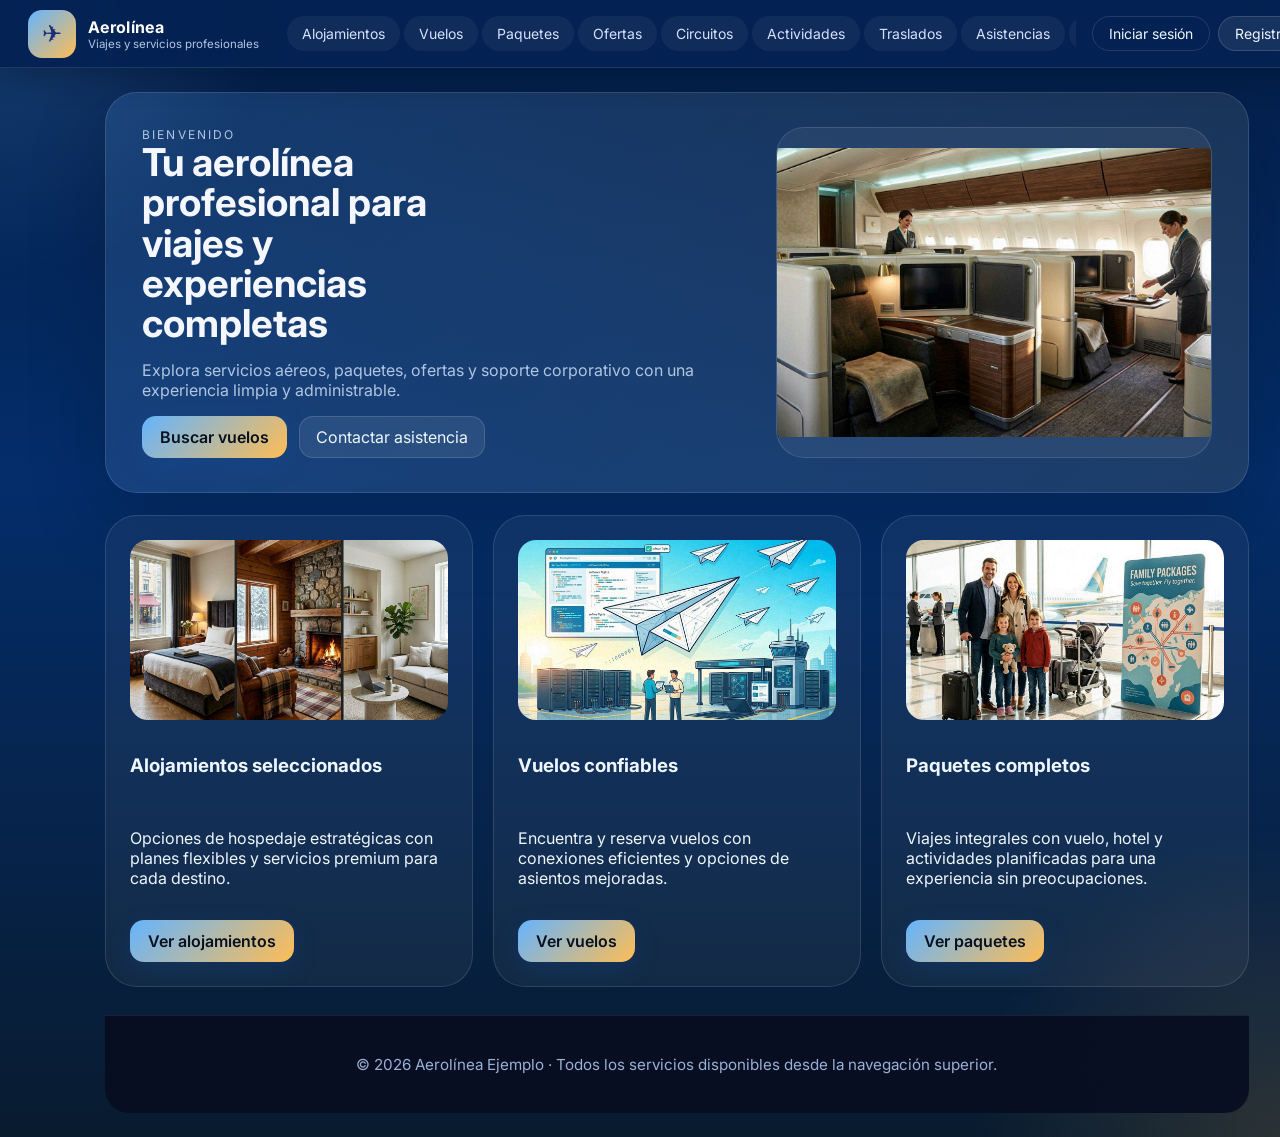
==== commit 7e761bf3: "Subiendo IMG y de alojamientos, vuelos, paquetes y ofertas" ====
--- a/index.html
+++ b/index.html
@@ -44,7 +44,7 @@
 
           <div class="hero-visual">
             <img
-              src="https://placehold.co/800x380?text=Aerolínea+Premium&bg=112c4a&fg=ffffff"
+              src="/img/Aerolinea Premiun.jpg"
               alt="Vista de aerolínea premium"
             />
           </div>
@@ -56,7 +56,7 @@
         <!-- Tarjetas de servicios destacados -->
         <section class="view-container sample-grid" aria-label="Servicios destacados">
           <article class="sample-card">
-            <img src="https://placehold.co/640x360?text=Alojamientos&bg=132c4a&fg=ffffff" alt="Alojamientos" />
+            <img src="/img/Alojamientos.jpg" alt="Alojamientos" />
             <h3>Alojamientos seleccionados</h3>
             <p>Opciones de hospedaje estratégicas con planes flexibles y servicios premium para cada destino.</p>
             <div class="card-actions">
@@ -65,7 +65,7 @@
           </article>
 
           <article class="sample-card">
-            <img src="https://placehold.co/640x360?text=Vuelos&bg=102d47&fg=ffffff" alt="Vuelos" />
+            <img src="/img/Vuelos.jpg" alt="Vuelos" />
             <h3>Vuelos confiables</h3>
             <p>Encuentra y reserva vuelos con conexiones eficientes y opciones de asientos mejoradas.</p>
             <div class="card-actions">
@@ -74,7 +74,7 @@
           </article>
 
           <article class="sample-card">
-            <img src="https://placehold.co/640x360?text=Paquetes&bg=0f2844&fg=ffffff" alt="Paquetes" />
+            <img src="/img/Paquetes.jpg" alt="Paquetes" />
             <h3>Paquetes completos</h3>
             <p>Viajes integrales con vuelo, hotel y actividades planificadas para una experiencia sin preocupaciones.</p>
             <div class="card-actions">
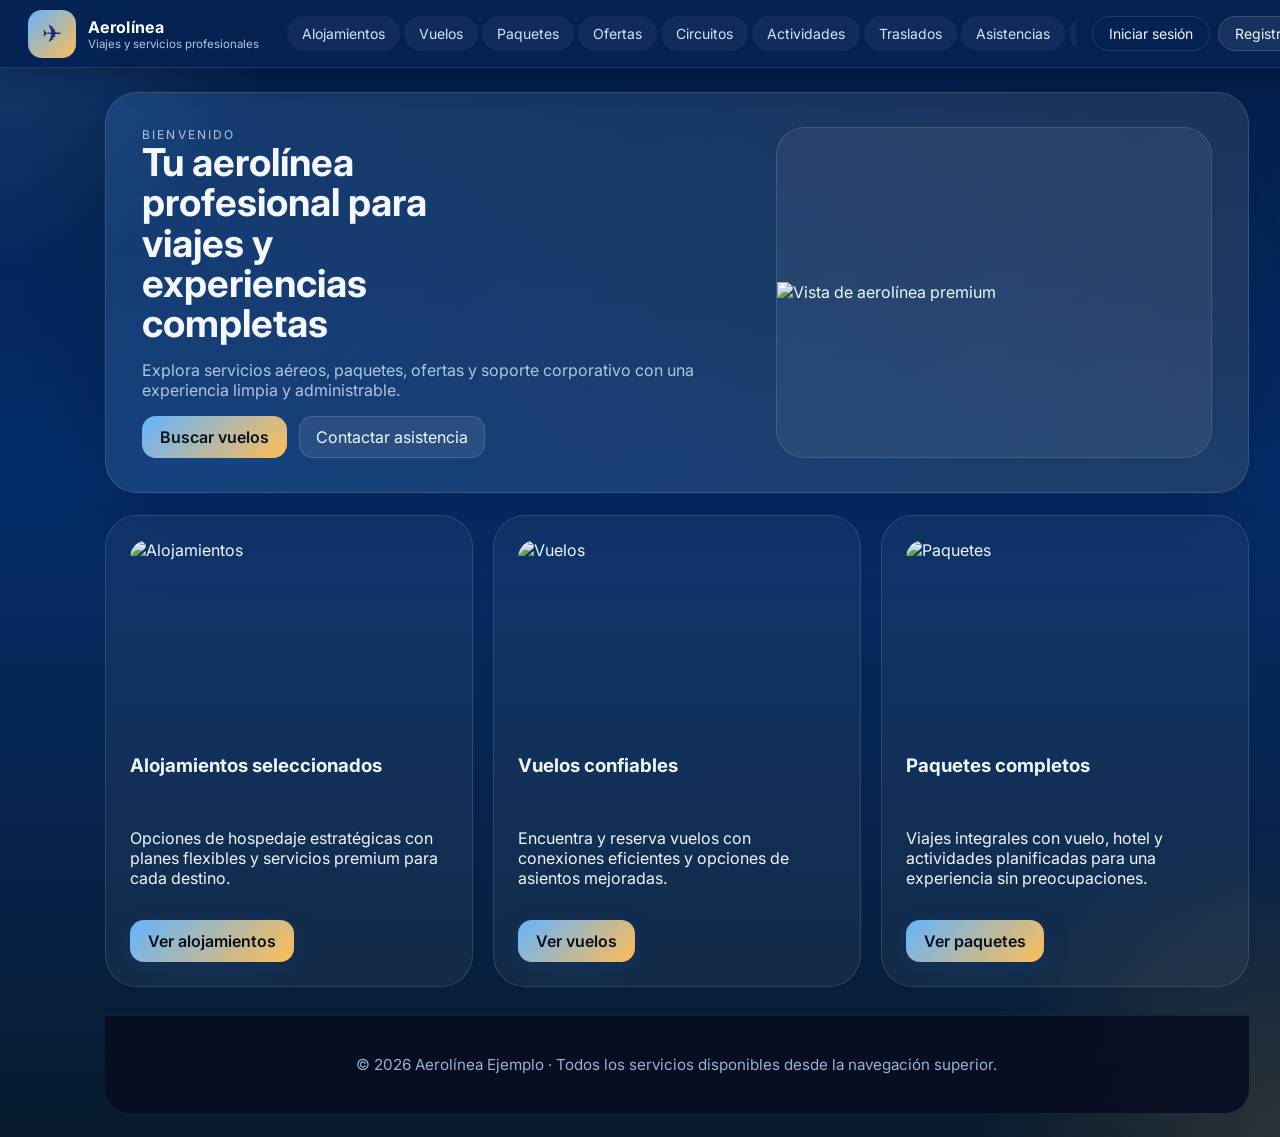
==== commit bbc2914e: "Actualizacion error en las imagenes" ====
--- a/index.html
+++ b/index.html
@@ -44,7 +44,7 @@
 
           <div class="hero-visual">
             <img
-              src="/img/Aerolinea Premiun.jpg"
+              src="/img/aerolinea Premiun.jpg"
               alt="Vista de aerolínea premium"
             />
           </div>
@@ -56,7 +56,7 @@
         <!-- Tarjetas de servicios destacados -->
         <section class="view-container sample-grid" aria-label="Servicios destacados">
           <article class="sample-card">
-            <img src="/img/Alojamientos.jpg" alt="Alojamientos" />
+            <img src="/img/alojamientos.jpg" alt="Alojamientos" />
             <h3>Alojamientos seleccionados</h3>
             <p>Opciones de hospedaje estratégicas con planes flexibles y servicios premium para cada destino.</p>
             <div class="card-actions">
@@ -65,7 +65,7 @@
           </article>
 
           <article class="sample-card">
-            <img src="/img/Vuelos.jpg" alt="Vuelos" />
+            <img src="/img/vuelos.jpg" alt="Vuelos" />
             <h3>Vuelos confiables</h3>
             <p>Encuentra y reserva vuelos con conexiones eficientes y opciones de asientos mejoradas.</p>
             <div class="card-actions">
@@ -74,7 +74,7 @@
           </article>
 
           <article class="sample-card">
-            <img src="/img/Paquetes.jpg" alt="Paquetes" />
+            <img src="/img/paquetes.jpg" alt="Paquetes" />
             <h3>Paquetes completos</h3>
             <p>Viajes integrales con vuelo, hotel y actividades planificadas para una experiencia sin preocupaciones.</p>
             <div class="card-actions">
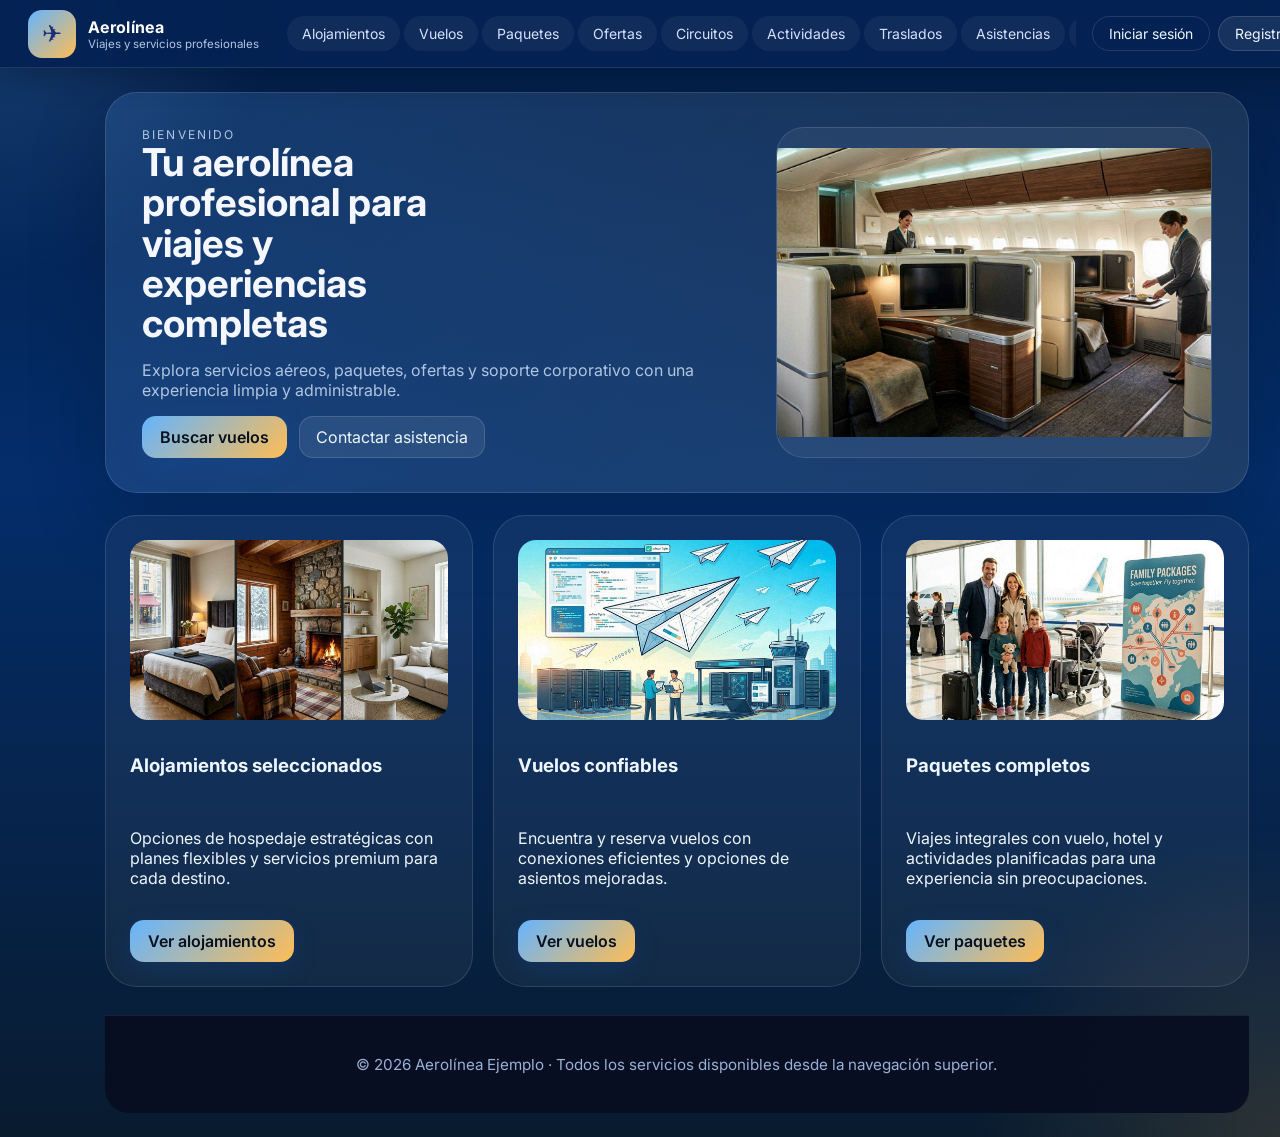
==== commit ef3ee07d: "Carga de imagenes" ====
--- a/index.html
+++ b/index.html
@@ -44,7 +44,7 @@
 
           <div class="hero-visual">
             <img
-              src="/img/aerolinea Premiun.jpg"
+              src="img/Aerolinea Premiun.jpg"
               alt="Vista de aerolínea premium"
             />
           </div>
@@ -56,7 +56,7 @@
         <!-- Tarjetas de servicios destacados -->
         <section class="view-container sample-grid" aria-label="Servicios destacados">
           <article class="sample-card">
-            <img src="/img/alojamientos.jpg" alt="Alojamientos" />
+            <img src="img/Alojamientos.jpg" alt="Alojamientos" />
             <h3>Alojamientos seleccionados</h3>
             <p>Opciones de hospedaje estratégicas con planes flexibles y servicios premium para cada destino.</p>
             <div class="card-actions">
@@ -65,7 +65,7 @@
           </article>
 
           <article class="sample-card">
-            <img src="/img/vuelos.jpg" alt="Vuelos" />
+            <img src="img/Vuelos.jpg" alt="Vuelos" />
             <h3>Vuelos confiables</h3>
             <p>Encuentra y reserva vuelos con conexiones eficientes y opciones de asientos mejoradas.</p>
             <div class="card-actions">
@@ -74,7 +74,7 @@
           </article>
 
           <article class="sample-card">
-            <img src="/img/paquetes.jpg" alt="Paquetes" />
+            <img src="img/Paquetes.jpg" alt="Paquetes" />
             <h3>Paquetes completos</h3>
             <p>Viajes integrales con vuelo, hotel y actividades planificadas para una experiencia sin preocupaciones.</p>
             <div class="card-actions">
